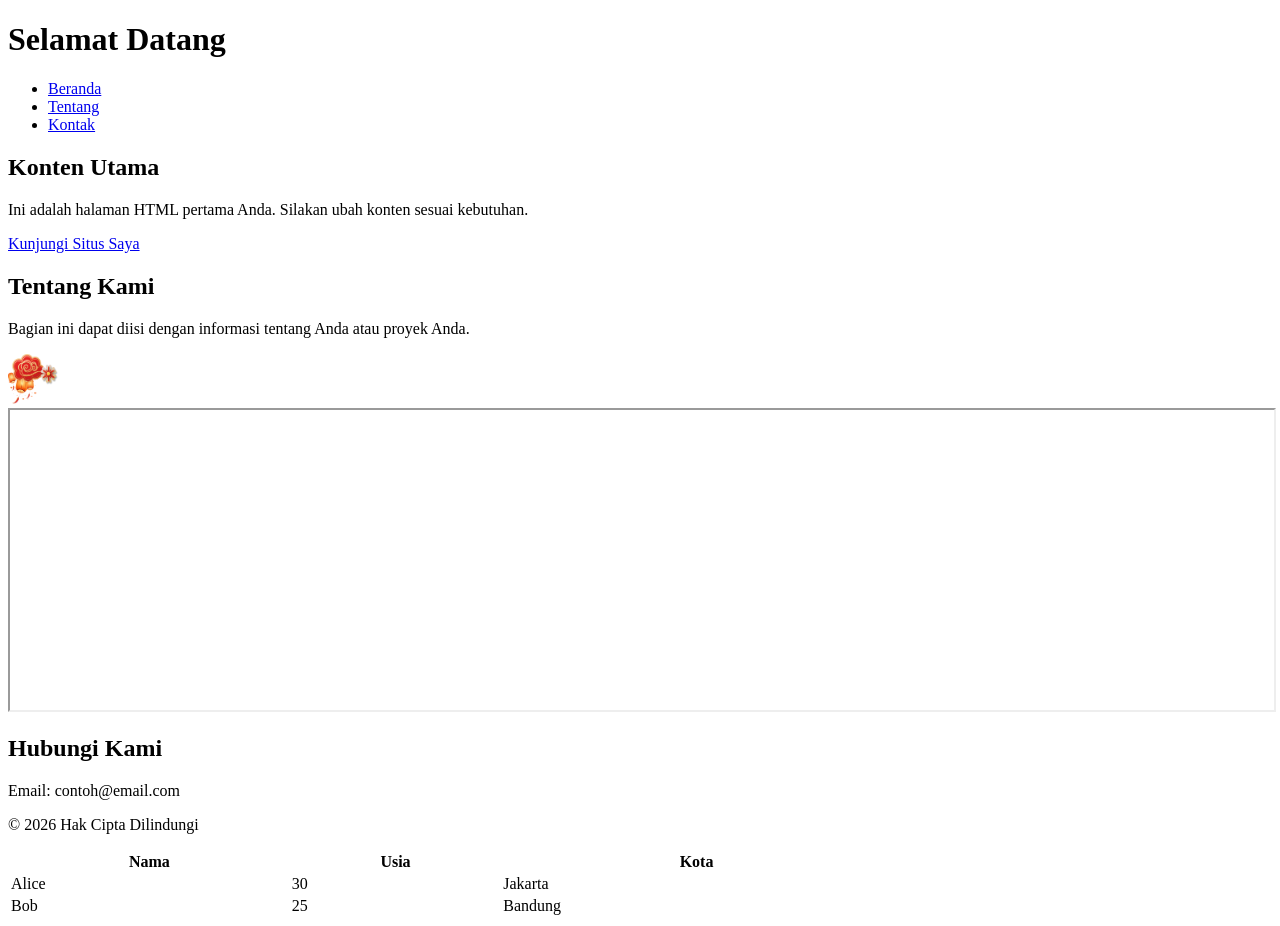
==== index.html @ 81dd3775 "first commit2" ====
<!DOCTYPE html>
<html lang="id">
<head>
    <meta charset="UTF-8">
    <meta name="viewport" content="width=device-width, initial-scale=1.0">
    <meta name="description" content="Deskripsi halaman HTML">
    <title>Halaman Pertama Saya</title>
    <style>
        /* CSS styles akan ditulis di sini */
    </style>
</head>
<body>
    <header>
        <h1>Selamat Datang</h1>
        <nav>
            <ul>
                <li><a href="#home">Beranda</a></li>
                <li><a href="about.html">Tentang</a></li>
                <li><a href="#contact">Kontak</a></li>
            </ul>
        </nav>
    </header>

    <main>
        <section id="home">
            <h2>Konten Utama</h2>
            <p>Ini adalah halaman HTML pertama Anda. Silakan ubah konten sesuai kebutuhan.</p>
            <a href="https://www.tepbadrol.com" target="_blank">Kunjungi Situs Saya</a>
        </section>

        <section id="about">
            <h2>Tentang Kami</h2>
            <p>Bagian ini dapat diisi dengan informasi tentang Anda atau proyek Anda.</p>
            <img src="asset/Happy.png" style="width:50px; height:50px;" alt="Gambar Happy">
            <br>
            <table style="width: 70%;">
                <tr>
                    <th >Nama</th>
                    <th>Usia</th>
                    <th>Kota</th>
                </tr>
                <tr>
                    <td>Alice</td>
                    <td>30</td>
                    <td>Jakarta</td>
                </tr>
                <tr>
                    <td>Bob</td>
                    <td>25</td>
                    <td>Bandung</td>
                </tr>
        </section>

        <iframe src="https://www.tepbadrol.com" width="100%" height="300px" title="Iframe Example"></iframe>

        <section id="contact">
            <h2>Hubungi Kami</h2>
            <p>Email: contoh@email.com</p>
        </section>
    </main>

    <footer>
        <p>&copy; 2026 Hak Cipta Dilindungi</p>
    </footer>

    <script>
        // JavaScript code akan ditulis di sini
    </script>
</body>
</html>
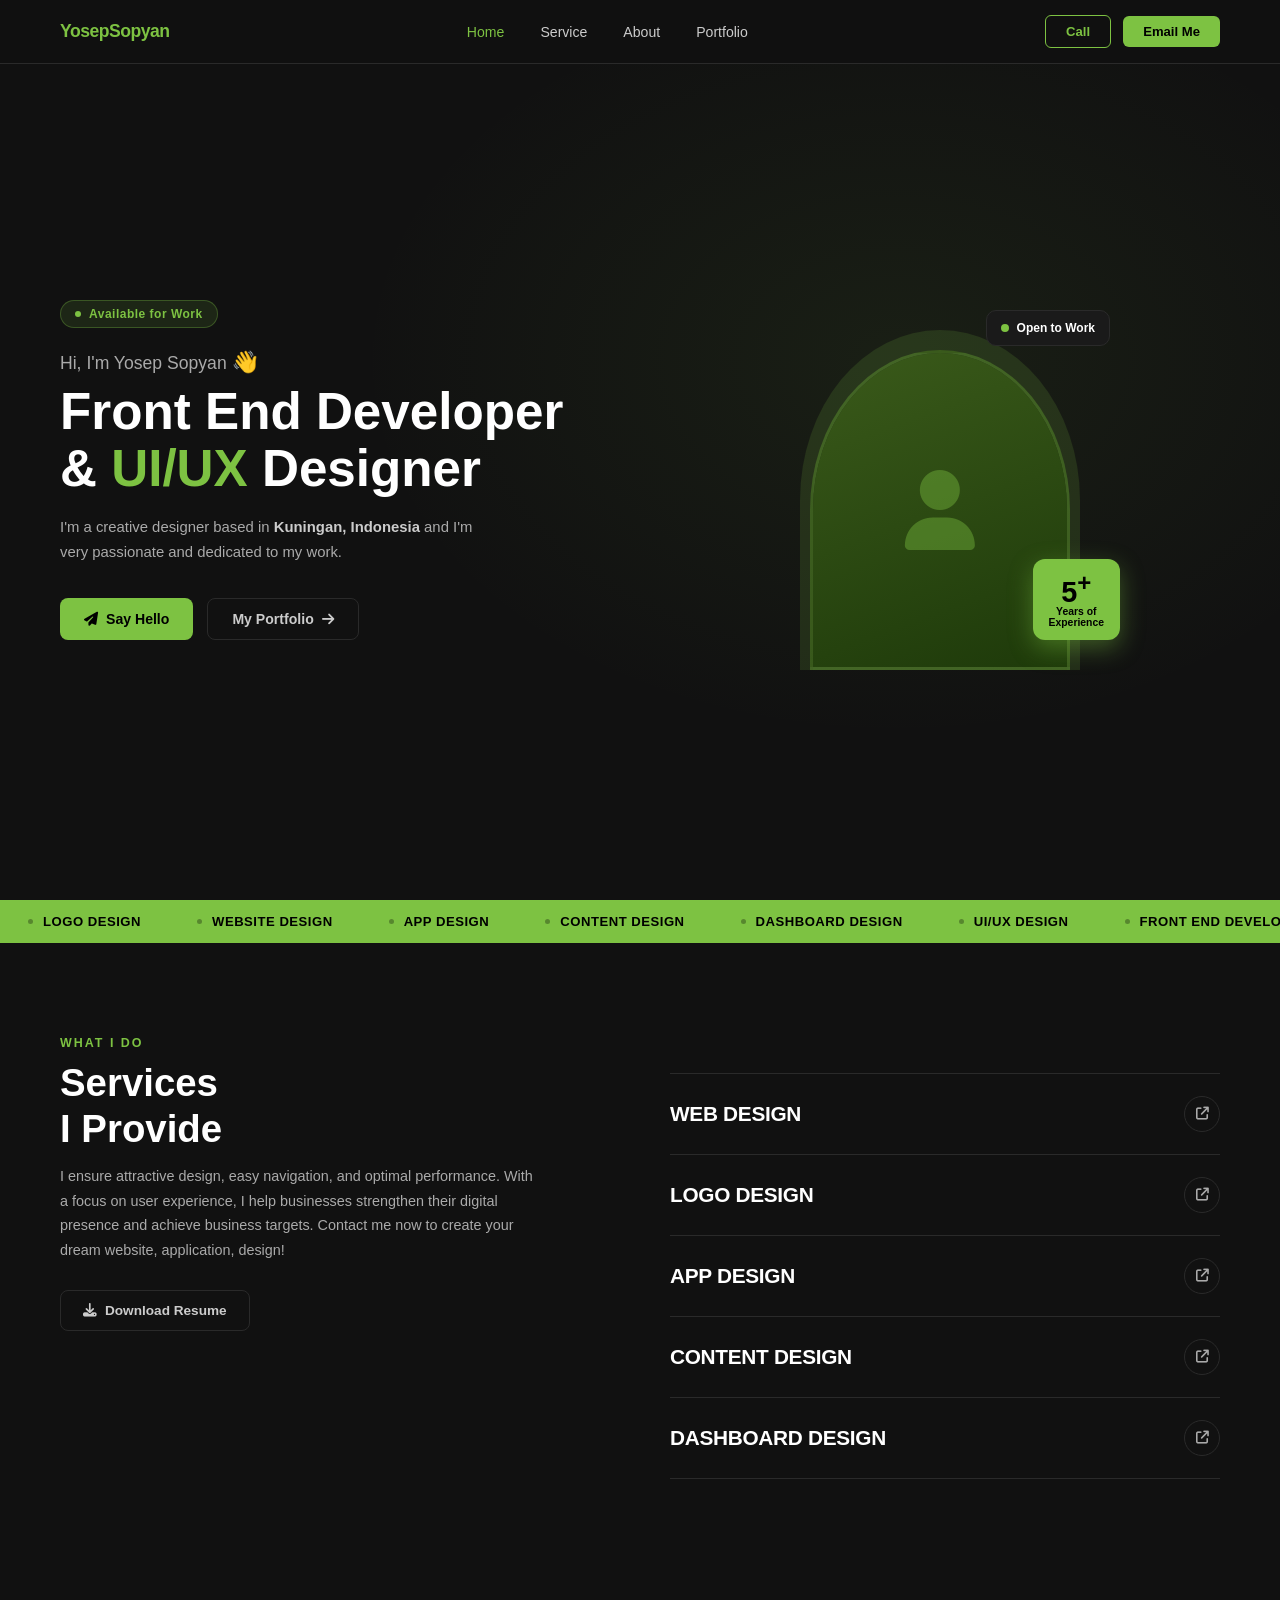
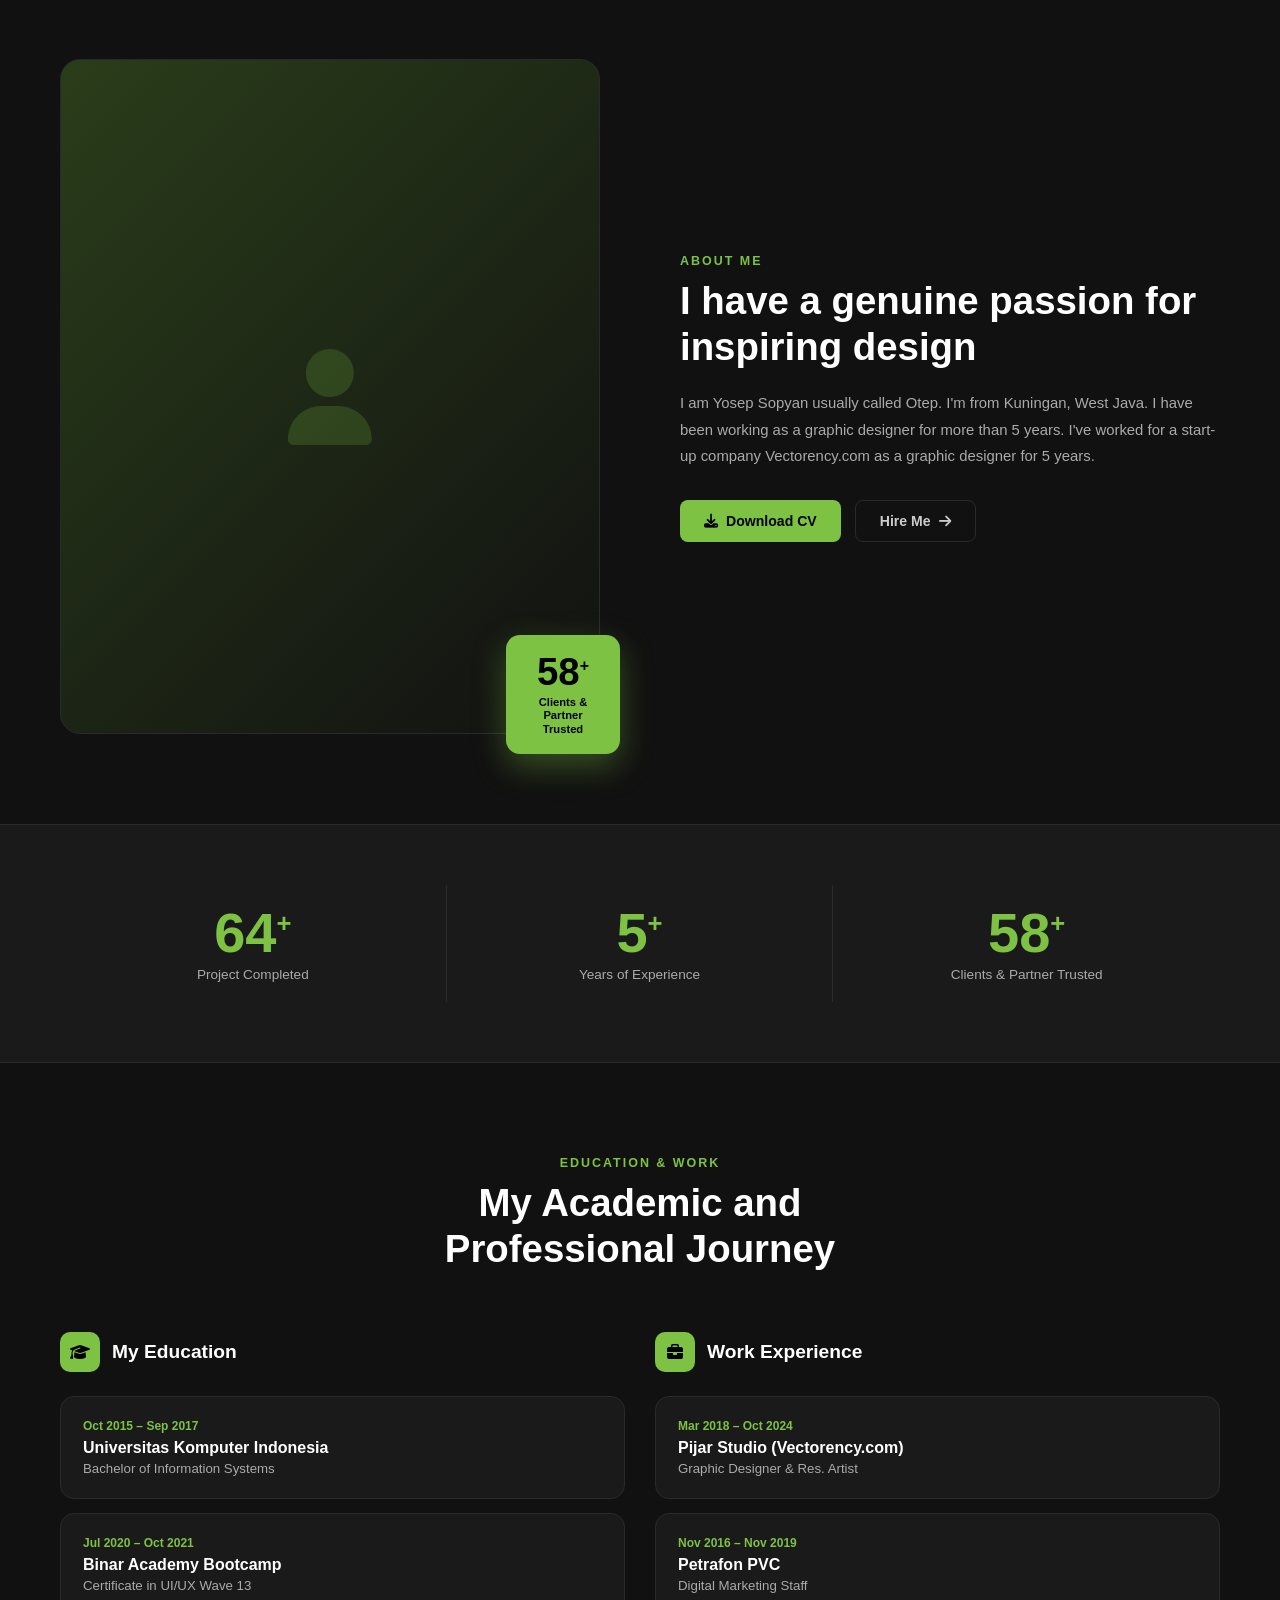
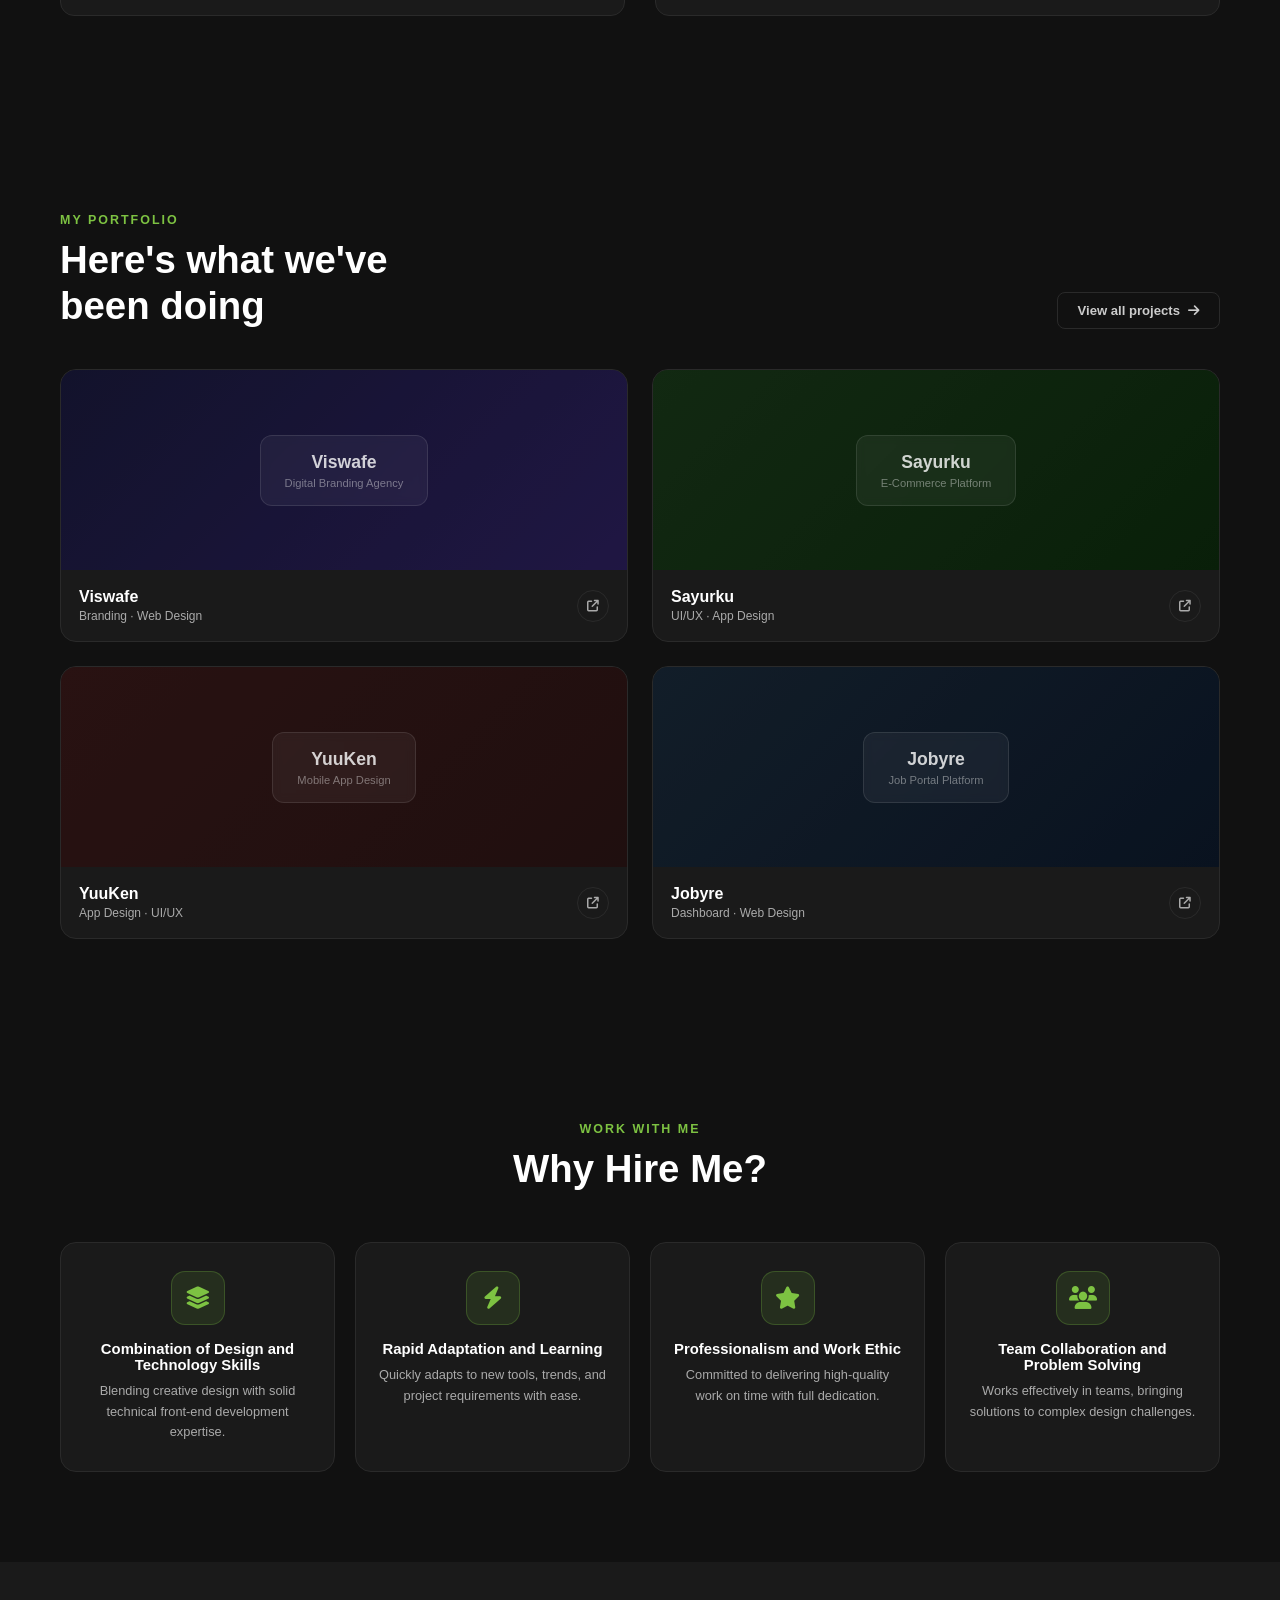
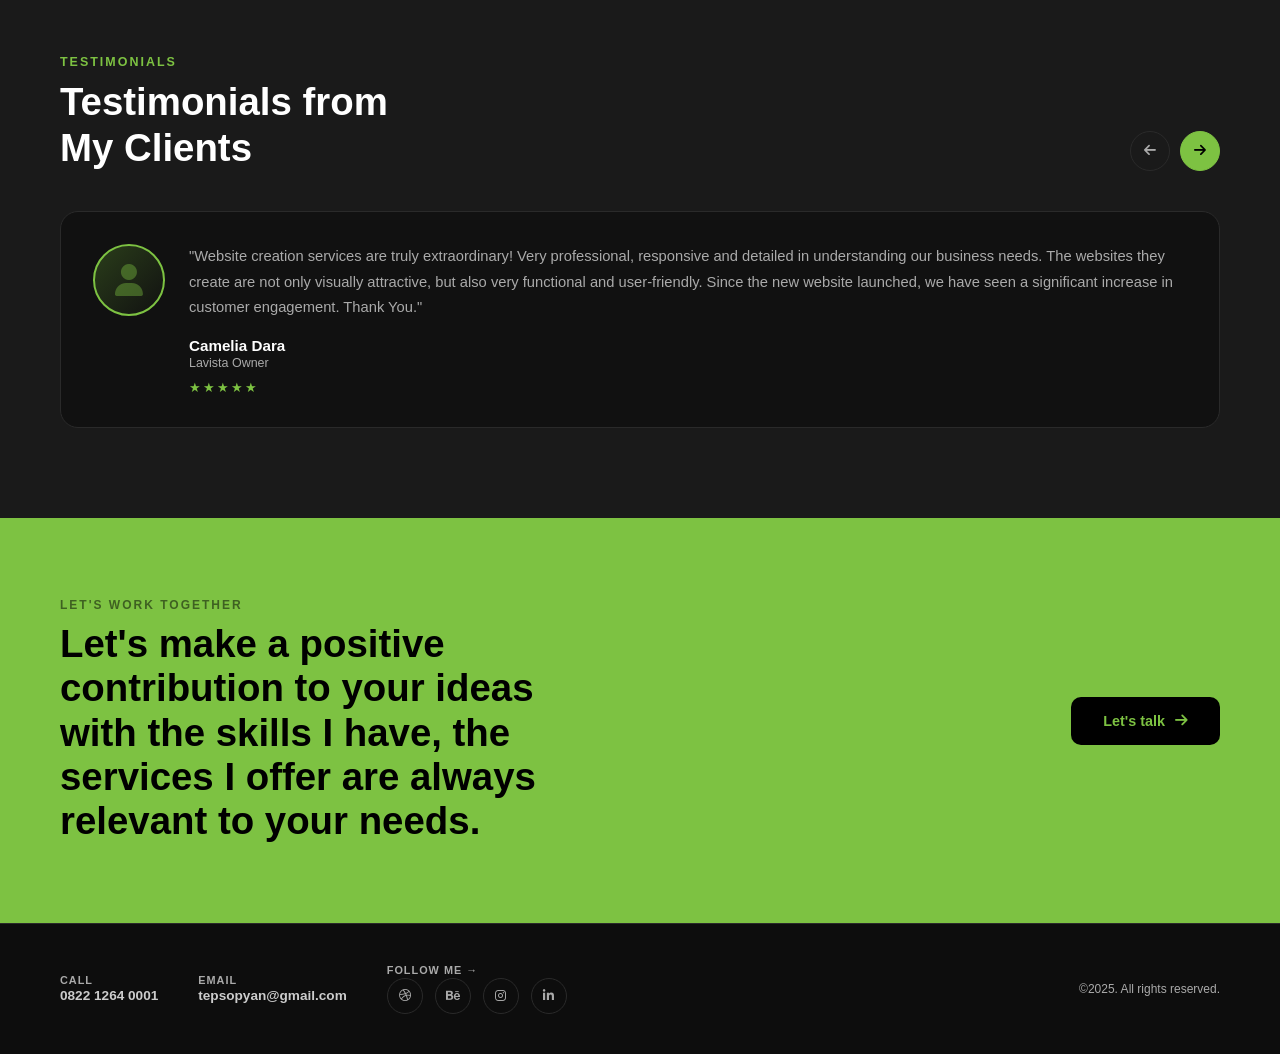
==== commit ad33ad75: "YosepSopyan" ====
--- a/index.html
+++ b/index.html
@@ -1,73 +1,423 @@
-
 <!DOCTYPE html>
-<html lang="id">
+<html lang="en">
 <head>
-    <meta charset="UTF-8">
-    <meta name="viewport" content="width=device-width, initial-scale=1.0">
-    <meta name="description" content="Deskripsi halaman HTML">
-    <title>Halaman Pertama Saya</title>
-    <style>
-        /* CSS styles akan ditulis di sini */
-    </style>
+<meta charset="UTF-8">
+<meta name="viewport" content="width=device-width, initial-scale=1.0">
+<title>Yosep Sopyan – Front End Developer & UI/UX Designer</title>
+<link href="https://fonts.googleapis.com/css2?family=Plus+Jakarta+Sans:ital,wght@0,300;0,400;0,500;0,600;0,700;0,800;1,400&family=Space+Grotesk:wght@400;500;600;700&display=swap" rel="stylesheet">
+<link rel="stylesheet" href="https://cdnjs.cloudflare.com/ajax/libs/font-awesome/6.5.0/css/all.min.css">
+<link rel="stylesheet" href="./style/index.css">
 </head>
 <body>
-    <header>
-        <h1>Selamat Datang</h1>
-        <nav>
-            <ul>
-                <li><a href="#home">Beranda</a></li>
-                <li><a href="about.html">Tentang</a></li>
-                <li><a href="#contact">Kontak</a></li>
-            </ul>
-        </nav>
-    </header>
-
-    <main>
-        <section id="home">
-            <h2>Konten Utama</h2>
-            <p>Ini adalah halaman HTML pertama Anda. Silakan ubah konten sesuai kebutuhan.</p>
-            <a href="https://www.tepbadrol.com" target="_blank">Kunjungi Situs Saya</a>
-        </section>
-
-        <section id="about">
-            <h2>Tentang Kami</h2>
-            <p>Bagian ini dapat diisi dengan informasi tentang Anda atau proyek Anda.</p>
-            <img src="asset/Happy.png" style="width:50px; height:50px;" alt="Gambar Happy">
-            <br>
-            <table style="width: 70%;">
-                <tr>
-                    <th >Nama</th>
-                    <th>Usia</th>
-                    <th>Kota</th>
-                </tr>
-                <tr>
-                    <td>Alice</td>
-                    <td>30</td>
-                    <td>Jakarta</td>
-                </tr>
-                <tr>
-                    <td>Bob</td>
-                    <td>25</td>
-                    <td>Bandung</td>
-                </tr>
-        </section>
-
-        <iframe src="https://www.tepbadrol.com" width="100%" height="300px" title="Iframe Example"></iframe>
-
-        <section id="contact">
-            <h2>Hubungi Kami</h2>
-            <p>Email: contoh@email.com</p>
-        </section>
-    </main>
-
-    <footer>
-        <p>&copy; 2026 Hak Cipta Dilindungi</p>
-    </footer>
-
-    <script>
-        // JavaScript code akan ditulis di sini
-    </script>
+
+<!-- ─── NAVBAR ─── -->
+<nav>
+  <div class="nav-logo">YosepSopyan</div>
+  <ul class="nav-links">
+    <li><a href="#hero">Home</a></li>
+    <li><a href="#services">Service</a></li>
+    <li><a href="#about">About</a></li>
+    <li><a href="#portfolio">Portfolio</a></li>
+  </ul>
+  <div class="nav-actions">
+    <button class="btn-outline" onclick="document.getElementById('cta-section').scrollIntoView({behavior:'smooth'})">Call</button>
+    <button class="btn-solid" onclick="document.getElementById('cta-section').scrollIntoView({behavior:'smooth'})">Email Me</button>
+  </div>
+</nav>
+
+<!-- ─── HERO ─── -->
+<section id="hero">
+  <div class="hero-left fade-up">
+    <div class="hero-badge">Available for Work</div>
+    <p class="hero-greeting">Hi, I'm Yosep Sopyan <span>👋</span></p>
+    <h1 class="hero-title">Front End Developer<br>& <span>UI/UX</span> Designer</h1>
+    <p class="hero-desc">
+      I'm a creative designer based in <b>Kuningan, Indonesia</b> and I'm very passionate and dedicated to my work.
+    </p>
+    <div class="hero-cta">
+      <a href="#cta-section" class="btn-hero-primary"><i class="fas fa-paper-plane"></i> Say Hello</a>
+      <a href="#portfolio" class="btn-hero-secondary">My Portfolio <i class="fas fa-arrow-right"></i></a>
+    </div>
+  </div>
+  <div class="hero-right fade-up fade-up-d2">
+    <div class="hero-photo-wrap">
+      <div class="hero-photo-bg"></div>
+      <div class="hero-photo-circle">
+        <div class="hero-photo-placeholder">
+          <i class="fas fa-user"></i>
+        </div>
+      </div>
+      <div class="hero-badge-exp">
+        <div class="num">5<sup>+</sup></div>
+        <div class="lbl">Years of<br>Experience</div>
+      </div>
+      <div class="hero-badge-avail">
+        <div class="dot-avail"></div>
+        <span>Open to Work</span>
+      </div>
+    </div>
+  </div>
+</section>
+
+<!-- ─── MARQUEE TICKER ─── -->
+<div class="ticker-wrap">
+  <div class="ticker-track">
+    <!-- double for seamless loop -->
+    <span class="ticker-item"><span class="ticker-dot"></span> Logo Design</span>
+    <span class="ticker-item"><span class="ticker-dot"></span> Website Design</span>
+    <span class="ticker-item"><span class="ticker-dot"></span> App Design</span>
+    <span class="ticker-item"><span class="ticker-dot"></span> Content Design</span>
+    <span class="ticker-item"><span class="ticker-dot"></span> Dashboard Design</span>
+    <span class="ticker-item"><span class="ticker-dot"></span> UI/UX Design</span>
+    <span class="ticker-item"><span class="ticker-dot"></span> Front End Development</span>
+    <span class="ticker-item"><span class="ticker-dot"></span> Logo Design</span>
+    <span class="ticker-item"><span class="ticker-dot"></span> Website Design</span>
+    <span class="ticker-item"><span class="ticker-dot"></span> App Design</span>
+    <span class="ticker-item"><span class="ticker-dot"></span> Content Design</span>
+    <span class="ticker-item"><span class="ticker-dot"></span> Dashboard Design</span>
+    <span class="ticker-item"><span class="ticker-dot"></span> UI/UX Design</span>
+    <span class="ticker-item"><span class="ticker-dot"></span> Front End Development</span>
+  </div>
+</div>
+
+<!-- ─── SERVICES ─── -->
+<section id="services">
+  <div class="services-left fade-up">
+    <span class="section-label">What I Do</span>
+    <h2 class="section-title">Services<br>I Provide</h2>
+    <p class="section-desc">I ensure attractive design, easy navigation, and optimal performance. With a focus on user experience, I help businesses strengthen their digital presence and achieve business targets. Contact me now to create your dream website, application, design!</p>
+    <div style="margin-top:28px">
+      <a href="#" class="btn-hero-secondary" style="display:inline-flex;align-items:center;gap:8px;padding:12px 22px;border-radius:8px;border:1.5px solid var(--border);font-weight:600;font-size:0.85rem;color:var(--text-light);transition:all .2s;" onmouseover="this.style.borderColor='var(--green)';this.style.color='var(--green)'" onmouseout="this.style.borderColor='var(--border)';this.style.color='var(--text-light)'">
+        <i class="fas fa-download"></i> Download Resume
+      </a>
+    </div>
+  </div>
+  <div class="services-list fade-up fade-up-d2">
+    <div class="service-item">
+      <span class="service-name">WEB DESIGN</span>
+      <div class="service-arrow"><i class="fas fa-arrow-up-right-from-square"></i></div>
+    </div>
+    <div class="service-item">
+      <span class="service-name">LOGO DESIGN</span>
+      <div class="service-arrow"><i class="fas fa-arrow-up-right-from-square"></i></div>
+    </div>
+    <div class="service-item">
+      <span class="service-name">APP DESIGN</span>
+      <div class="service-arrow"><i class="fas fa-arrow-up-right-from-square"></i></div>
+    </div>
+    <div class="service-item">
+      <span class="service-name">CONTENT DESIGN</span>
+      <div class="service-arrow"><i class="fas fa-arrow-up-right-from-square"></i></div>
+    </div>
+    <div class="service-item">
+      <span class="service-name">DASHBOARD DESIGN</span>
+      <div class="service-arrow"><i class="fas fa-arrow-up-right-from-square"></i></div>
+    </div>
+  </div>
+</section>
+
+<!-- ─── ABOUT ─── -->
+<section id="about">
+  <div class="about-img-wrap fade-up">
+    <div class="about-img-main">
+      <i class="fas fa-user"></i>
+    </div>
+    <div class="about-img-card">
+      <div class="big">58<sup style="font-size:1rem">+</sup></div>
+      <div class="sm">Clients &amp; Partner Trusted</div>
+    </div>
+  </div>
+  <div class="about-right fade-up fade-up-d2">
+    <span class="section-label">About Me</span>
+    <h2 class="section-title">I have a genuine passion for inspiring design</h2>
+    <p class="about-text">I am Yosep Sopyan usually called Otep. I'm from Kuningan, West Java. I have been working as a graphic designer for more than 5 years. I've worked for a start-up company Vectorency.com as a graphic designer for 5 years.</p>
+    <div class="about-cta">
+      <a href="#" class="btn-hero-primary"><i class="fas fa-download"></i> Download CV</a>
+      <a href="#cta-section" class="btn-hero-secondary">Hire Me <i class="fas fa-arrow-right"></i></a>
+    </div>
+  </div>
+</section>
+
+<!-- ─── STATS ─── -->
+<div id="stats">
+  <div class="stat-item fade-up">
+    <div class="stat-num">64<sup>+</sup></div>
+    <div class="stat-label">Project Completed</div>
+  </div>
+  <div class="stat-item fade-up fade-up-d2">
+    <div class="stat-num">5<sup>+</sup></div>
+    <div class="stat-label">Years of Experience</div>
+  </div>
+  <div class="stat-item fade-up fade-up-d3">
+    <div class="stat-num">58<sup>+</sup></div>
+    <div class="stat-label">Clients & Partner Trusted</div>
+  </div>
+</div>
+
+<!-- ─── EDUCATION & WORK ─── -->
+<section id="journey">
+  <div class="journey-header fade-up">
+    <span class="section-label">Education &amp; Work</span>
+    <h2 class="section-title">My Academic and<br>Professional Journey</h2>
+  </div>
+  <div class="journey-grid">
+    <div class="journey-col fade-up fade-up-d1">
+      <div class="journey-col-title">
+        <div class="journey-col-icon"><i class="fas fa-graduation-cap"></i></div>
+        <h3>My Education</h3>
+      </div>
+      <div class="journey-card">
+        <div class="journey-date">Oct 2015 – Sep 2017</div>
+        <div class="journey-place">Universitas Komputer Indonesia</div>
+        <div class="journey-role">Bachelor of Information Systems</div>
+      </div>
+      <div class="journey-card">
+        <div class="journey-date">Jul 2020 – Oct 2021</div>
+        <div class="journey-place">Binar Academy Bootcamp</div>
+        <div class="journey-role">Certificate in UI/UX Wave 13</div>
+      </div>
+    </div>
+    <div class="journey-col fade-up fade-up-d2">
+      <div class="journey-col-title">
+        <div class="journey-col-icon"><i class="fas fa-briefcase"></i></div>
+        <h3>Work Experience</h3>
+      </div>
+      <div class="journey-card">
+        <div class="journey-date">Mar 2018 – Oct 2024</div>
+        <div class="journey-place">Pijar Studio (Vectorency.com)</div>
+        <div class="journey-role">Graphic Designer &amp; Res. Artist</div>
+      </div>
+      <div class="journey-card">
+        <div class="journey-date">Nov 2016 – Nov 2019</div>
+        <div class="journey-place">Petrafon PVC</div>
+        <div class="journey-role">Digital Marketing Staff</div>
+      </div>
+    </div>
+  </div>
+</section>
+
+<!-- ─── PORTFOLIO ─── -->
+<section id="portfolio">
+  <div class="portfolio-header fade-up">
+    <div>
+      <span class="section-label">My Portfolio</span>
+      <h2 class="section-title">Here's what we've<br>been doing</h2>
+    </div>
+    <a href="#" class="btn-view-all">View all projects <i class="fas fa-arrow-right"></i></a>
+  </div>
+  <div class="portfolio-grid">
+    <div class="portfolio-card fade-up fade-up-d1">
+      <div class="portfolio-thumb p1">
+        <div class="portfolio-thumb-label">
+          <div class="portfolio-thumb-inner">
+            <div class="ptitle">Viswafe</div>
+            <div class="psub">Digital Branding Agency</div>
+          </div>
+        </div>
+      </div>
+      <div class="portfolio-info">
+        <div class="portfolio-info-left">
+          <div class="portfolio-name">Viswafe</div>
+          <div class="portfolio-cat">Branding · Web Design</div>
+        </div>
+        <div class="portfolio-arrow"><i class="fas fa-arrow-up-right-from-square"></i></div>
+      </div>
+    </div>
+    <div class="portfolio-card fade-up fade-up-d2">
+      <div class="portfolio-thumb p2">
+        <div class="portfolio-thumb-label">
+          <div class="portfolio-thumb-inner">
+            <div class="ptitle">Sayurku</div>
+            <div class="psub">E-Commerce Platform</div>
+          </div>
+        </div>
+      </div>
+      <div class="portfolio-info">
+        <div class="portfolio-info-left">
+          <div class="portfolio-name">Sayurku</div>
+          <div class="portfolio-cat">UI/UX · App Design</div>
+        </div>
+        <div class="portfolio-arrow"><i class="fas fa-arrow-up-right-from-square"></i></div>
+      </div>
+    </div>
+    <div class="portfolio-card fade-up fade-up-d3">
+      <div class="portfolio-thumb p3">
+        <div class="portfolio-thumb-label">
+          <div class="portfolio-thumb-inner">
+            <div class="ptitle">YuuKen</div>
+            <div class="psub">Mobile App Design</div>
+          </div>
+        </div>
+      </div>
+      <div class="portfolio-info">
+        <div class="portfolio-info-left">
+          <div class="portfolio-name">YuuKen</div>
+          <div class="portfolio-cat">App Design · UI/UX</div>
+        </div>
+        <div class="portfolio-arrow"><i class="fas fa-arrow-up-right-from-square"></i></div>
+      </div>
+    </div>
+    <div class="portfolio-card fade-up fade-up-d4">
+      <div class="portfolio-thumb p4">
+        <div class="portfolio-thumb-label">
+          <div class="portfolio-thumb-inner">
+            <div class="ptitle">Jobyre</div>
+            <div class="psub">Job Portal Platform</div>
+          </div>
+        </div>
+      </div>
+      <div class="portfolio-info">
+        <div class="portfolio-info-left">
+          <div class="portfolio-name">Jobyre</div>
+          <div class="portfolio-cat">Dashboard · Web Design</div>
+        </div>
+        <div class="portfolio-arrow"><i class="fas fa-arrow-up-right-from-square"></i></div>
+      </div>
+    </div>
+  </div>
+</section>
+
+<!-- ─── WHY HIRE ME ─── -->
+<section id="why">
+  <div class="why-header fade-up">
+    <span class="section-label">Work With Me</span>
+    <h2 class="section-title">Why Hire Me?</h2>
+  </div>
+  <div class="why-grid">
+    <div class="why-card fade-up fade-up-d1">
+      <div class="why-icon"><i class="fas fa-layer-group"></i></div>
+      <div class="why-title">Combination of Design and Technology Skills</div>
+      <div class="why-desc">Blending creative design with solid technical front-end development expertise.</div>
+    </div>
+    <div class="why-card fade-up fade-up-d2">
+      <div class="why-icon"><i class="fas fa-bolt"></i></div>
+      <div class="why-title">Rapid Adaptation and Learning</div>
+      <div class="why-desc">Quickly adapts to new tools, trends, and project requirements with ease.</div>
+    </div>
+    <div class="why-card fade-up fade-up-d3">
+      <div class="why-icon"><i class="fas fa-star"></i></div>
+      <div class="why-title">Professionalism and Work Ethic</div>
+      <div class="why-desc">Committed to delivering high-quality work on time with full dedication.</div>
+    </div>
+    <div class="why-card fade-up fade-up-d4">
+      <div class="why-icon"><i class="fas fa-users"></i></div>
+      <div class="why-title">Team Collaboration and Problem Solving</div>
+      <div class="why-desc">Works effectively in teams, bringing solutions to complex design challenges.</div>
+    </div>
+  </div>
+</section>
+
+<!-- ─── TESTIMONIALS ─── -->
+<section id="testimonials">
+  <div class="testi-header fade-up">
+    <div>
+      <span class="section-label">Testimonials</span>
+      <h2 class="section-title">Testimonials from<br>My Clients</h2>
+    </div>
+    <div class="testi-nav">
+      <button class="testi-btn" onclick="prevTesti()"><i class="fas fa-arrow-left"></i></button>
+      <button class="testi-btn active" onclick="nextTesti()"><i class="fas fa-arrow-right"></i></button>
+    </div>
+  </div>
+  <div id="testi-container" class="testi-card fade-up fade-up-d2">
+    <div class="testi-avatar"><i class="fas fa-user"></i></div>
+    <div>
+      <p class="testi-quote" id="testi-quote">"Website creation services are truly extraordinary! Very professional, responsive and detailed in understanding our business needs. The websites they create are not only visually attractive, but also very functional and user-friendly. Since the new website launched, we have seen a significant increase in customer engagement. Thank You."</p>
+      <div class="testi-name" id="testi-name">Camelia Dara</div>
+      <div class="testi-role" id="testi-role">Lavista Owner</div>
+      <div class="testi-stars">★★★★★</div>
+    </div>
+  </div>
+</section>
+
+<!-- ─── CTA SECTION ─── -->
+<div id="cta-section" class="fade-up">
+  <div class="cta-left">
+    <div class="cta-label">Let's Work Together</div>
+    <h2 class="cta-title">Let's make a positive contribution to your ideas with the skills I have, the services I offer are always relevant to your needs.</h2>
+  </div>
+  <a href="mailto:tepsopyan@gmail.com" class="btn-cta">Let's talk <i class="fas fa-arrow-right"></i></a>
+</div>
+
+<!-- ─── FOOTER ─── -->
+<footer>
+  <div class="footer-contacts">
+    <div class="footer-contact-item">
+      <span class="footer-contact-label">Call</span>
+      <span class="footer-contact-val">0822 1264 0001</span>
+    </div>
+    <div class="footer-contact-item">
+      <span class="footer-contact-label">Email</span>
+      <span class="footer-contact-val">tepsopyan@gmail.com</span>
+    </div>
+    <div class="footer-contact-item">
+      <span class="footer-contact-label">Follow me →</span>
+      <div class="footer-social">
+        <div class="social-btn"><i class="fab fa-dribbble"></i></div>
+        <div class="social-btn"><i class="fab fa-behance"></i></div>
+        <div class="social-btn"><i class="fab fa-instagram"></i></div>
+        <div class="social-btn"><i class="fab fa-linkedin-in"></i></div>
+      </div>
+    </div>
+  </div>
+  <div class="footer-copy">©2025. All rights reserved.</div>
+</footer>
+
+<script>
+  // ─── Scroll animations
+  const obs = new IntersectionObserver((entries) => {
+    entries.forEach(e => { if (e.isIntersecting) { e.target.classList.add('visible'); } });
+  }, { threshold: 0.1 });
+  document.querySelectorAll('.fade-up').forEach(el => obs.observe(el));
+
+  // ─── Testimonials
+  const testis = [
+    {
+      quote: '"Website creation services are truly extraordinary! Very professional, responsive and detailed in understanding our business needs. The websites they create are not only visually attractive, but also very functional and user-friendly. Since the new website launched, we have seen a significant increase in customer engagement. Thank You."',
+      name: 'Camelia Dara',
+      role: 'Lavista Owner'
+    },
+    {
+      quote: '"Working with Yosep was an incredible experience. He understood our brand vision immediately and translated it into a beautiful, functional design that exceeded all expectations. Highly recommended!"',
+      name: 'Budi Santoso',
+      role: 'Startup Founder'
+    },
+    {
+      quote: '"Yosep delivered our app design in record time without compromising quality. His attention to detail and understanding of user experience is outstanding. Will definitely work with him again!"',
+      name: 'Rini Anggraini',
+      role: 'Product Manager'
+    }
+  ];
+  let cur = 0;
+  function updateTesti() {
+    const t = testis[cur];
+    const c = document.getElementById('testi-container');
+    c.style.opacity = '0'; c.style.transform = 'translateY(10px)';
+    setTimeout(() => {
+      document.getElementById('testi-quote').textContent = t.quote;
+      document.getElementById('testi-name').textContent = t.name;
+      document.getElementById('testi-role').textContent = t.role;
+      c.style.opacity = '1'; c.style.transform = 'translateY(0)';
+      c.style.transition = 'all .4s ease';
+    }, 200);
+  }
+  function nextTesti() { cur = (cur + 1) % testis.length; updateTesti(); }
+  function prevTesti() { cur = (cur - 1 + testis.length) % testis.length; updateTesti(); }
+
+  // ─── Navbar active link on scroll
+  const sections = document.querySelectorAll('section[id], div[id]');
+  const navLinks = document.querySelectorAll('.nav-links a');
+  window.addEventListener('scroll', () => {
+    let scrollY = window.pageYOffset;
+    sections.forEach(sec => {
+      const top = sec.offsetTop - 80, h = sec.offsetHeight;
+      if (scrollY >= top && scrollY < top + h) {
+        navLinks.forEach(a => a.style.color = '');
+        const lnk = document.querySelector(`.nav-links a[href="#${sec.id}"]`);
+        if (lnk) lnk.style.color = 'var(--green)';
+      }
+    });
+  });
+</script>
 </body>
-</html>
-
-
+</html>
--- a/style/index.css
+++ b/style/index.css
@@ -0,0 +1,451 @@
+  *, *::before, *::after { box-sizing: border-box; margin: 0; padding: 0; }
+
+  :root {
+    --green: #7DC242;
+    --green-dark: #5a9e2c;
+    --green-light: #a8d97f;
+    --bg-dark: #111111;
+    --bg-card: #1a1a1a;
+    --bg-card2: #202020;
+    --text-white: #ffffff;
+    --text-gray: #aaaaaa;
+    --text-light: #cccccc;
+    --border: #2a2a2a;
+  }
+
+  html { scroll-behavior: smooth; }
+
+  body {
+    font-family: 'Plus Jakarta Sans', sans-serif;
+    background: var(--bg-dark);
+    color: var(--text-white);
+    overflow-x: hidden;
+  }
+
+  a { text-decoration: none; color: inherit; }
+  img { max-width: 100%; display: block; }
+
+  /* ─── NAVBAR ─── */
+  nav {
+    position: fixed; top: 0; left: 0; right: 0; z-index: 1000;
+    display: flex; align-items: center; justify-content: space-between;
+    padding: 0 60px; height: 64px;
+    background: rgba(17,17,17,0.92);
+    backdrop-filter: blur(12px);
+    border-bottom: 1px solid var(--border);
+  }
+  .nav-logo { font-weight: 800; font-size: 1.1rem; color: var(--green); letter-spacing: -0.5px; }
+  .nav-links { display: flex; gap: 36px; list-style: none; }
+  .nav-links a { font-size: 0.88rem; font-weight: 500; color: var(--text-light); transition: color .2s; }
+  .nav-links a:hover { color: var(--green); }
+  .nav-actions { display: flex; gap: 12px; align-items: center; }
+  .btn-outline {
+    border: 1.5px solid var(--green); color: var(--green);
+    padding: 8px 20px; border-radius: 6px; font-size: 0.82rem; font-weight: 600;
+    cursor: pointer; transition: all .2s;
+    background: transparent;
+  }
+  .btn-outline:hover { background: var(--green); color: #000; }
+  .btn-solid {
+    background: var(--green); color: #000;
+    padding: 8px 20px; border-radius: 6px; font-size: 0.82rem; font-weight: 700;
+    cursor: pointer; border: none; transition: all .2s;
+  }
+  .btn-solid:hover { background: var(--green-dark); color: #fff; }
+
+  /* ─── HERO ─── */
+  #hero {
+    min-height: 100vh;
+    padding: 100px 60px 60px;
+    display: grid;
+    grid-template-columns: 1fr 1fr;
+    align-items: center;
+    gap: 40px;
+    position: relative;
+    overflow: hidden;
+  }
+  #hero::before {
+    content: '';
+    position: absolute; inset: 0;
+    background: radial-gradient(ellipse 60% 60% at 70% 40%, rgba(125,194,66,0.08) 0%, transparent 70%);
+    pointer-events: none;
+  }
+  .hero-left { z-index: 1; }
+  .hero-badge {
+    display: inline-flex; align-items: center; gap: 8px;
+    background: rgba(125,194,66,0.12); border: 1px solid rgba(125,194,66,0.3);
+    color: var(--green); padding: 6px 14px; border-radius: 100px;
+    font-size: 0.75rem; font-weight: 600; letter-spacing: 0.5px;
+    margin-bottom: 22px;
+  }
+  .hero-badge::before { content: ''; width: 6px; height: 6px; border-radius: 50%; background: var(--green); animation: pulse 2s infinite; }
+  @keyframes pulse { 0%,100%{opacity:1;transform:scale(1)} 50%{opacity:.5;transform:scale(1.4)} }
+  .hero-greeting { font-size: 1.1rem; color: var(--text-gray); margin-bottom: 10px; }
+  .hero-greeting span { font-size: 1.3rem; }
+  .hero-title { font-size: clamp(2.4rem, 4vw, 3.4rem); font-weight: 800; line-height: 1.1; margin-bottom: 18px; }
+  .hero-title span { color: var(--green); }
+  .hero-desc { font-size: 0.93rem; color: var(--text-gray); line-height: 1.7; max-width: 420px; margin-bottom: 32px; }
+  .hero-desc b { color: var(--text-light); }
+  .hero-cta { display: flex; gap: 14px; flex-wrap: wrap; }
+  .btn-hero-primary {
+    display: inline-flex; align-items: center; gap: 8px;
+    background: var(--green); color: #000; font-weight: 700; font-size: 0.88rem;
+    padding: 12px 24px; border-radius: 8px; transition: all .2s;
+  }
+  .btn-hero-primary:hover { background: var(--green-dark); color: #fff; transform: translateY(-2px); }
+  .btn-hero-secondary {
+    display: inline-flex; align-items: center; gap: 8px;
+    border: 1.5px solid var(--border); color: var(--text-light); font-weight: 600; font-size: 0.88rem;
+    padding: 12px 24px; border-radius: 8px; transition: all .2s;
+  }
+  .btn-hero-secondary:hover { border-color: var(--green); color: var(--green); transform: translateY(-2px); }
+
+  .hero-right { position: relative; z-index: 1; display: flex; justify-content: center; }
+  .hero-photo-wrap {
+    position: relative; width: 340px; height: 400px;
+    display: flex; align-items: flex-end; justify-content: center;
+  }
+  .hero-photo-bg {
+    position: absolute; bottom: 0; left: 50%; transform: translateX(-50%);
+    width: 280px; height: 340px;
+    background: var(--green);
+    border-radius: 50% 50% 0 0;
+    opacity: 0.15;
+  }
+  .hero-photo-circle {
+    position: absolute; bottom: 0; left: 50%; transform: translateX(-50%);
+    width: 260px; height: 320px;
+    background: linear-gradient(160deg, #2a3d1a 0%, #1a2a0a 100%);
+    border-radius: 50% 50% 0 0;
+    overflow: hidden;
+    border: 3px solid rgba(125,194,66,0.3);
+  }
+  .hero-photo-placeholder {
+    width: 100%; height: 100%;
+    background: linear-gradient(160deg, #3a5a1a 0%, #1e3a0a 100%);
+    display: flex; align-items: center; justify-content: center;
+    font-size: 5rem; color: rgba(125,194,66,0.4);
+  }
+  .hero-badge-exp {
+    position: absolute; bottom: 30px; right: -10px;
+    background: var(--green); color: #000; border-radius: 12px;
+    padding: 12px 16px; text-align: center;
+    box-shadow: 0 8px 24px rgba(125,194,66,0.4);
+  }
+  .hero-badge-exp .num { font-size: 1.8rem; font-weight: 800; line-height: 1; }
+  .hero-badge-exp .lbl { font-size: 0.65rem; font-weight: 600; }
+  .hero-badge-avail {
+    position: absolute; top: 40px; right: 0;
+    background: var(--bg-card); border: 1px solid var(--border);
+    border-radius: 10px; padding: 10px 14px;
+    display: flex; align-items: center; gap: 8px;
+    font-size: 0.75rem; font-weight: 600;
+  }
+  .dot-avail { width: 8px; height: 8px; border-radius: 50%; background: var(--green); animation: pulse 2s infinite; }
+
+  /* ─── MARQUEE TICKER ─── */
+  .ticker-wrap {
+    overflow: hidden; background: var(--green);
+    padding: 14px 0;
+    position: relative;
+  }
+  .ticker-track {
+    display: flex; gap: 0;
+    animation: ticker 22s linear infinite;
+    white-space: nowrap;
+  }
+  @keyframes ticker { from{transform:translateX(0)} to{transform:translateX(-50%)} }
+  .ticker-item {
+    display: inline-flex; align-items: center; gap: 10px;
+    color: #000; font-weight: 700; font-size: 0.82rem; letter-spacing: 0.5px;
+    padding: 0 28px; text-transform: uppercase;
+  }
+  .ticker-dot { width: 5px; height: 5px; border-radius: 50%; background: rgba(0,0,0,0.3); }
+
+  /* ─── SECTION BASE ─── */
+  section { padding: 90px 60px; }
+  .section-label {
+    display: inline-block;
+    color: var(--green); font-size: 0.78rem; font-weight: 700;
+    letter-spacing: 2px; text-transform: uppercase;
+    margin-bottom: 10px;
+  }
+  .section-title { font-size: clamp(1.8rem, 3vw, 2.5rem); font-weight: 800; line-height: 1.2; }
+  .section-desc { color: var(--text-gray); font-size: 0.9rem; line-height: 1.7; max-width: 480px; margin-top: 12px; }
+
+  /* ─── SERVICES ─── */
+  #services {
+    display: grid;
+    grid-template-columns: 1fr 1fr;
+    gap: 60px;
+    align-items: start;
+  }
+  .services-left {}
+  .services-list { margin-top: 40px; display: flex; flex-direction: column; gap: 0; }
+  .service-item {
+    display: flex; align-items: center; justify-content: space-between;
+    padding: 22px 0; border-bottom: 1px solid var(--border);
+    cursor: pointer; transition: all .2s;
+    group: true;
+  }
+  .service-item:first-child { border-top: 1px solid var(--border); }
+  .service-item:hover .service-name { color: var(--green); }
+  .service-name { font-size: 1.3rem; font-weight: 700; letter-spacing: -0.3px; transition: color .2s; }
+  .service-arrow {
+    width: 36px; height: 36px; border-radius: 50%;
+    border: 1.5px solid var(--border);
+    display: flex; align-items: center; justify-content: center;
+    color: var(--text-gray); font-size: 0.8rem;
+    transition: all .2s;
+  }
+  .service-item:hover .service-arrow { background: var(--green); border-color: var(--green); color: #000; transform: rotate(-45deg); }
+
+  /* ─── ABOUT ─── */
+  #about {
+    display: grid;
+    grid-template-columns: 1fr 1fr;
+    gap: 80px;
+    align-items: center;
+  }
+  .about-img-wrap { position: relative; }
+  .about-img-main {
+    width: 100%; aspect-ratio: 4/5;
+    background: linear-gradient(135deg, #2a3d1a 0%, #111 100%);
+    border-radius: 20px;
+    overflow: hidden;
+    border: 1px solid var(--border);
+    display: flex; align-items: center; justify-content: center;
+    font-size: 6rem; color: rgba(125,194,66,0.2);
+  }
+  .about-img-card {
+    position: absolute; bottom: -20px; right: -20px;
+    background: var(--green); color: #000;
+    border-radius: 14px; padding: 18px 22px;
+    box-shadow: 0 12px 32px rgba(125,194,66,0.35);
+    text-align: center;
+  }
+  .about-img-card .big { font-size: 2.4rem; font-weight: 800; line-height: 1; }
+  .about-img-card .sm { font-size: 0.7rem; font-weight: 600; max-width: 70px; line-height: 1.2; margin-top: 4px; }
+  .about-right {}
+  .about-text { color: var(--text-gray); font-size: 0.93rem; line-height: 1.8; margin-top: 20px; }
+  .about-cta { display: flex; gap: 14px; margin-top: 30px; flex-wrap: wrap; }
+
+  /* ─── STATS ─── */
+  #stats {
+    background: var(--bg-card);
+    border-top: 1px solid var(--border);
+    border-bottom: 1px solid var(--border);
+    padding: 60px;
+    display: grid;
+    grid-template-columns: repeat(3, 1fr);
+    gap: 0;
+  }
+  .stat-item {
+    text-align: center;
+    padding: 20px;
+    border-right: 1px solid var(--border);
+  }
+  .stat-item:last-child { border-right: none; }
+  .stat-num { font-size: 3.5rem; font-weight: 800; color: var(--green); line-height: 1; }
+  .stat-num sup { font-size: 1.6rem; }
+  .stat-label { color: var(--text-gray); font-size: 0.85rem; margin-top: 6px; font-weight: 500; }
+
+  /* ─── EDUCATION & WORK ─── */
+  #journey { }
+  .journey-header { text-align: center; margin-bottom: 60px; }
+  .journey-grid { display: grid; grid-template-columns: 1fr 1fr; gap: 30px; }
+  .journey-col { }
+  .journey-col-title {
+    display: flex; align-items: center; gap: 12px;
+    margin-bottom: 24px;
+  }
+  .journey-col-icon {
+    width: 40px; height: 40px; border-radius: 10px;
+    background: var(--green); display: flex; align-items: center; justify-content: center;
+    font-size: 1rem; color: #000;
+  }
+  .journey-col-title h3 { font-size: 1.2rem; font-weight: 700; }
+  .journey-card {
+    background: var(--bg-card); border: 1px solid var(--border);
+    border-radius: 14px; padding: 22px; margin-bottom: 14px;
+    transition: border-color .2s;
+  }
+  .journey-card:hover { border-color: rgba(125,194,66,0.4); }
+  .journey-date { font-size: 0.75rem; color: var(--green); font-weight: 600; margin-bottom: 6px; }
+  .journey-place { font-size: 1rem; font-weight: 700; margin-bottom: 4px; }
+  .journey-role { font-size: 0.83rem; color: var(--text-gray); }
+
+  /* ─── PORTFOLIO ─── */
+  #portfolio { }
+  .portfolio-header {
+    display: flex; align-items: flex-end; justify-content: space-between;
+    margin-bottom: 40px;
+  }
+  .portfolio-grid {
+    display: grid;
+    grid-template-columns: repeat(2, 1fr);
+    gap: 24px;
+  }
+  .portfolio-card {
+    background: var(--bg-card); border: 1px solid var(--border);
+    border-radius: 16px; overflow: hidden; position: relative;
+    cursor: pointer; transition: all .3s;
+  }
+  .portfolio-card:hover { border-color: rgba(125,194,66,0.5); transform: translateY(-4px); box-shadow: 0 20px 40px rgba(0,0,0,0.4); }
+  .portfolio-thumb {
+    height: 200px; position: relative;
+    display: flex; align-items: center; justify-content: center;
+    font-size: 3rem; color: rgba(255,255,255,0.1);
+    overflow: hidden;
+  }
+  .portfolio-thumb.p1 { background: linear-gradient(135deg, #1a1a3e 0%, #2d2060 100%); }
+  .portfolio-thumb.p2 { background: linear-gradient(135deg, #1a3a1a 0%, #0d2d0d 100%); }
+  .portfolio-thumb.p3 { background: linear-gradient(135deg, #3a1a1a 0%, #2d1515 100%); }
+  .portfolio-thumb.p4 { background: linear-gradient(135deg, #1a2a3a 0%, #0d1a2d 100%); }
+  .portfolio-thumb-label {
+    position: absolute; inset: 0; display: flex; align-items: center; justify-content: center;
+    background: rgba(0,0,0,0.3);
+  }
+  .portfolio-thumb-inner {
+    background: rgba(255,255,255,0.05); border: 1px solid rgba(255,255,255,0.1);
+    border-radius: 12px; padding: 16px 24px; text-align: center;
+    backdrop-filter: blur(4px);
+  }
+  .portfolio-thumb-inner .ptitle { font-size: 1.1rem; font-weight: 700; color: rgba(255,255,255,0.8); }
+  .portfolio-thumb-inner .psub { font-size: 0.7rem; color: rgba(255,255,255,0.4); margin-top: 4px; }
+  .portfolio-info { padding: 18px; display: flex; align-items: center; justify-content: space-between; }
+  .portfolio-info-left {}
+  .portfolio-name { font-size: 1rem; font-weight: 700; }
+  .portfolio-cat { font-size: 0.75rem; color: var(--text-gray); margin-top: 3px; }
+  .portfolio-arrow {
+    width: 32px; height: 32px; border-radius: 50%;
+    border: 1.5px solid var(--border);
+    display: flex; align-items: center; justify-content: center;
+    font-size: 0.75rem; color: var(--text-gray);
+    transition: all .2s;
+  }
+  .portfolio-card:hover .portfolio-arrow { background: var(--green); border-color: var(--green); color: #000; transform: rotate(-45deg); }
+  .btn-view-all {
+    display: inline-flex; align-items: center; gap: 8px;
+    border: 1.5px solid var(--border); color: var(--text-light); font-weight: 600; font-size: 0.82rem;
+    padding: 10px 20px; border-radius: 8px; transition: all .2s;
+    cursor: pointer;
+  }
+  .btn-view-all:hover { border-color: var(--green); color: var(--green); }
+
+  /* ─── WHY HIRE ME ─── */
+  #why { }
+  .why-header { text-align: center; margin-bottom: 50px; }
+  .why-grid { display: grid; grid-template-columns: repeat(4, 1fr); gap: 20px; }
+  .why-card {
+    background: var(--bg-card); border: 1px solid var(--border);
+    border-radius: 16px; padding: 28px 22px;
+    text-align: center; transition: all .3s;
+  }
+  .why-card:hover { border-color: rgba(125,194,66,0.4); transform: translateY(-4px); }
+  .why-icon {
+    width: 54px; height: 54px; border-radius: 14px;
+    background: rgba(125,194,66,0.12); border: 1px solid rgba(125,194,66,0.25);
+    display: flex; align-items: center; justify-content: center;
+    font-size: 1.4rem; color: var(--green);
+    margin: 0 auto 16px;
+  }
+  .why-title { font-size: 0.93rem; font-weight: 700; margin-bottom: 8px; }
+  .why-desc { font-size: 0.8rem; color: var(--text-gray); line-height: 1.6; }
+
+  /* ─── TESTIMONIALS ─── */
+  #testimonials { background: var(--bg-card); }
+  .testi-header { display: flex; align-items: flex-end; justify-content: space-between; margin-bottom: 40px; }
+  .testi-nav { display: flex; gap: 10px; }
+  .testi-btn {
+    width: 40px; height: 40px; border-radius: 50%;
+    border: 1.5px solid var(--border);
+    display: flex; align-items: center; justify-content: center;
+    color: var(--text-gray); cursor: pointer; transition: all .2s;
+    background: transparent; font-size: 0.85rem;
+  }
+  .testi-btn:hover, .testi-btn.active { background: var(--green); border-color: var(--green); color: #000; }
+  .testi-card {
+    background: var(--bg-dark); border: 1px solid var(--border);
+    border-radius: 18px; padding: 32px;
+    display: grid; grid-template-columns: auto 1fr; gap: 24px;
+    align-items: start;
+  }
+  .testi-avatar {
+    width: 72px; height: 72px; border-radius: 50%;
+    background: linear-gradient(135deg, #2a3d1a 0%, #111 100%);
+    border: 2px solid var(--green);
+    display: flex; align-items: center; justify-content: center;
+    font-size: 2rem; color: rgba(125,194,66,0.4);
+    overflow: hidden;
+  }
+  .testi-quote { color: var(--text-gray); font-size: 0.92rem; line-height: 1.75; margin-bottom: 16px; }
+  .testi-name { font-weight: 700; font-size: 0.95rem; }
+  .testi-role { font-size: 0.78rem; color: var(--text-gray); margin-top: 2px; }
+  .testi-stars { color: var(--green); font-size: 0.8rem; margin-top: 10px; letter-spacing: 2px; }
+
+  /* ─── CTA FOOTER ─── */
+  #cta-section {
+    background: var(--green);
+    padding: 80px 60px;
+    display: flex; align-items: center; justify-content: space-between;
+    gap: 40px; flex-wrap: wrap;
+  }
+  .cta-left {}
+  .cta-label { font-size: 0.75rem; font-weight: 700; letter-spacing: 2px; text-transform: uppercase; color: rgba(0,0,0,0.5); margin-bottom: 10px; }
+  .cta-title { font-size: clamp(1.8rem, 3vw, 2.6rem); font-weight: 800; color: #000; line-height: 1.15; max-width: 500px; }
+  .cta-desc { color: rgba(0,0,0,0.6); font-size: 0.9rem; margin-top: 12px; max-width: 420px; line-height: 1.6; }
+  .btn-cta {
+    display: inline-flex; align-items: center; gap: 10px;
+    background: #000; color: var(--green); font-weight: 700; font-size: 0.9rem;
+    padding: 16px 32px; border-radius: 10px;
+    transition: all .2s; cursor: pointer; white-space: nowrap;
+  }
+  .btn-cta:hover { background: #111; transform: scale(1.03); }
+
+  /* ─── FOOTER ─── */
+  footer {
+    background: #0d0d0d; border-top: 1px solid var(--border);
+    padding: 40px 60px;
+    display: flex; align-items: center; justify-content: space-between;
+    flex-wrap: wrap; gap: 20px;
+  }
+  .footer-contacts { display: flex; gap: 40px; align-items: center; flex-wrap: wrap; }
+  .footer-contact-item { display: flex; flex-direction: column; gap: 2px; }
+  .footer-contact-label { font-size: 0.68rem; color: var(--text-gray); font-weight: 600; letter-spacing: 1px; text-transform: uppercase; }
+  .footer-contact-val { font-size: 0.85rem; font-weight: 600; color: var(--text-light); }
+  .footer-social { display: flex; gap: 12px; }
+  .social-btn {
+    width: 36px; height: 36px; border-radius: 50%;
+    border: 1.5px solid var(--border);
+    display: flex; align-items: center; justify-content: center;
+    font-size: 0.78rem; color: var(--text-gray);
+    transition: all .2s; cursor: pointer;
+  }
+  .social-btn:hover { background: var(--green); border-color: var(--green); color: #000; }
+  .footer-copy { font-size: 0.75rem; color: var(--text-gray); }
+
+  /* ─── SCROLL ANIMATIONS ─── */
+  .fade-up {
+    opacity: 0; transform: translateY(30px);
+    transition: opacity .6s ease, transform .6s ease;
+  }
+  .fade-up.visible { opacity: 1; transform: translateY(0); }
+  .fade-up-d1 { transition-delay: .1s; }
+  .fade-up-d2 { transition-delay: .2s; }
+  .fade-up-d3 { transition-delay: .3s; }
+  .fade-up-d4 { transition-delay: .4s; }
+
+  /* ─── RESPONSIVE ─── */
+  @media (max-width: 900px) {
+    nav { padding: 0 24px; }
+    .nav-links { display: none; }
+    section, #hero, #services, #about, #stats, #cta-section, footer { padding: 60px 24px; }
+    #hero, #services, #about { grid-template-columns: 1fr; }
+    #stats { grid-template-columns: 1fr; }
+    .stat-item { border-right: none; border-bottom: 1px solid var(--border); }
+    .journey-grid, .portfolio-grid, .why-grid { grid-template-columns: 1fr; }
+    #cta-section { flex-direction: column; }
+    footer { flex-direction: column; text-align: center; }
+    .footer-contacts { flex-direction: column; gap: 16px; }
+  }
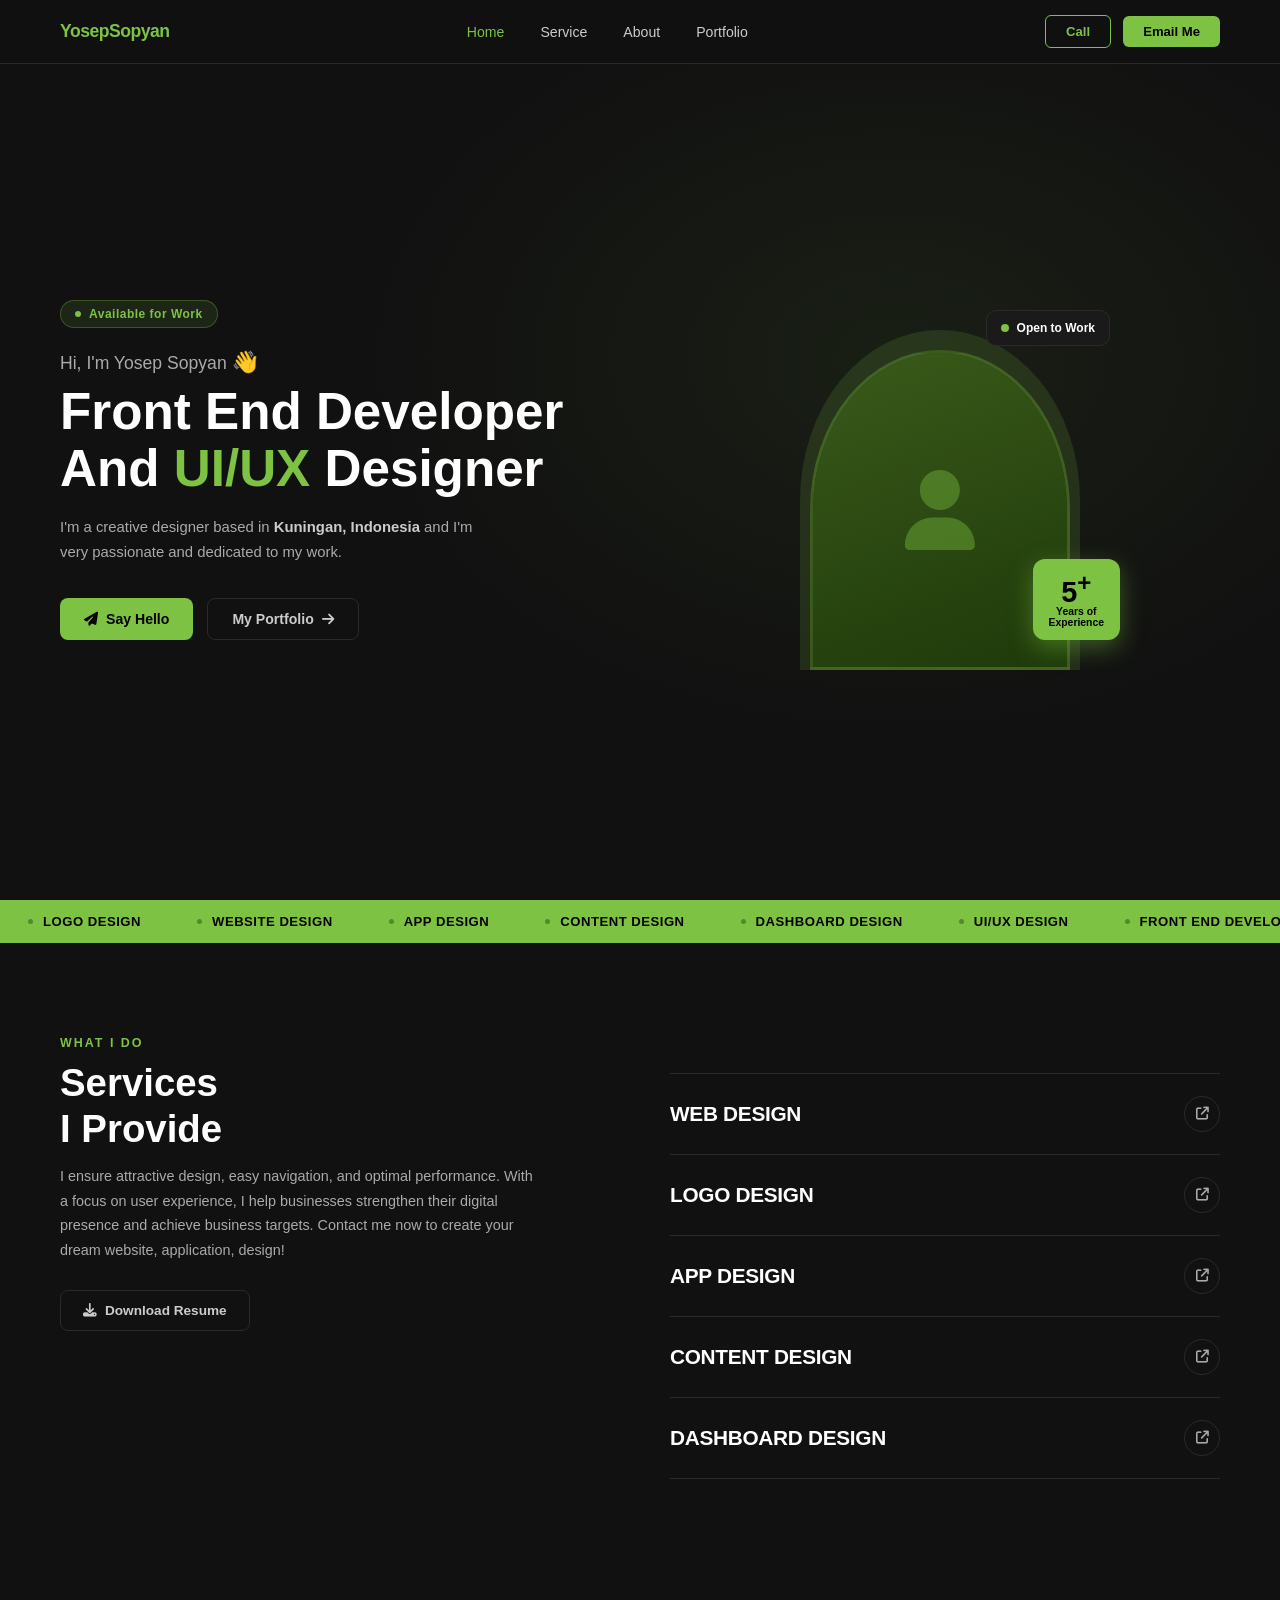
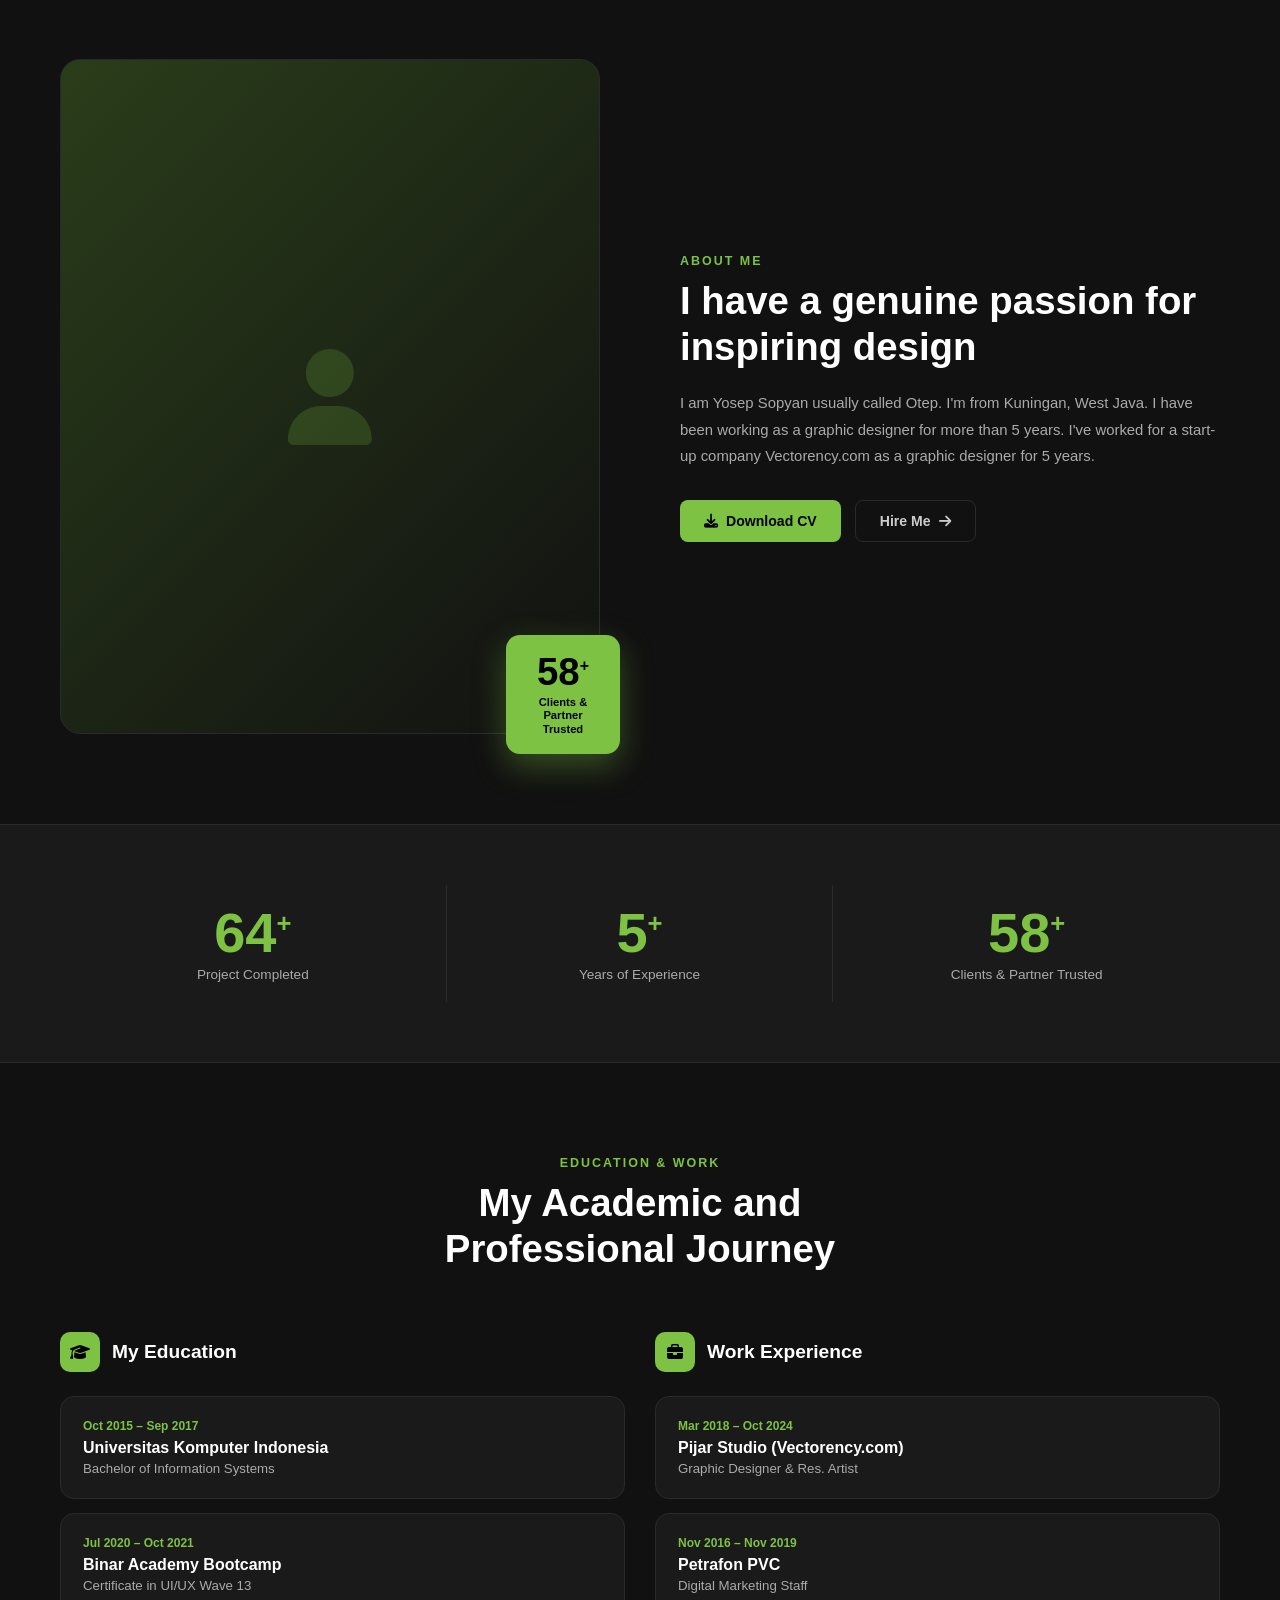
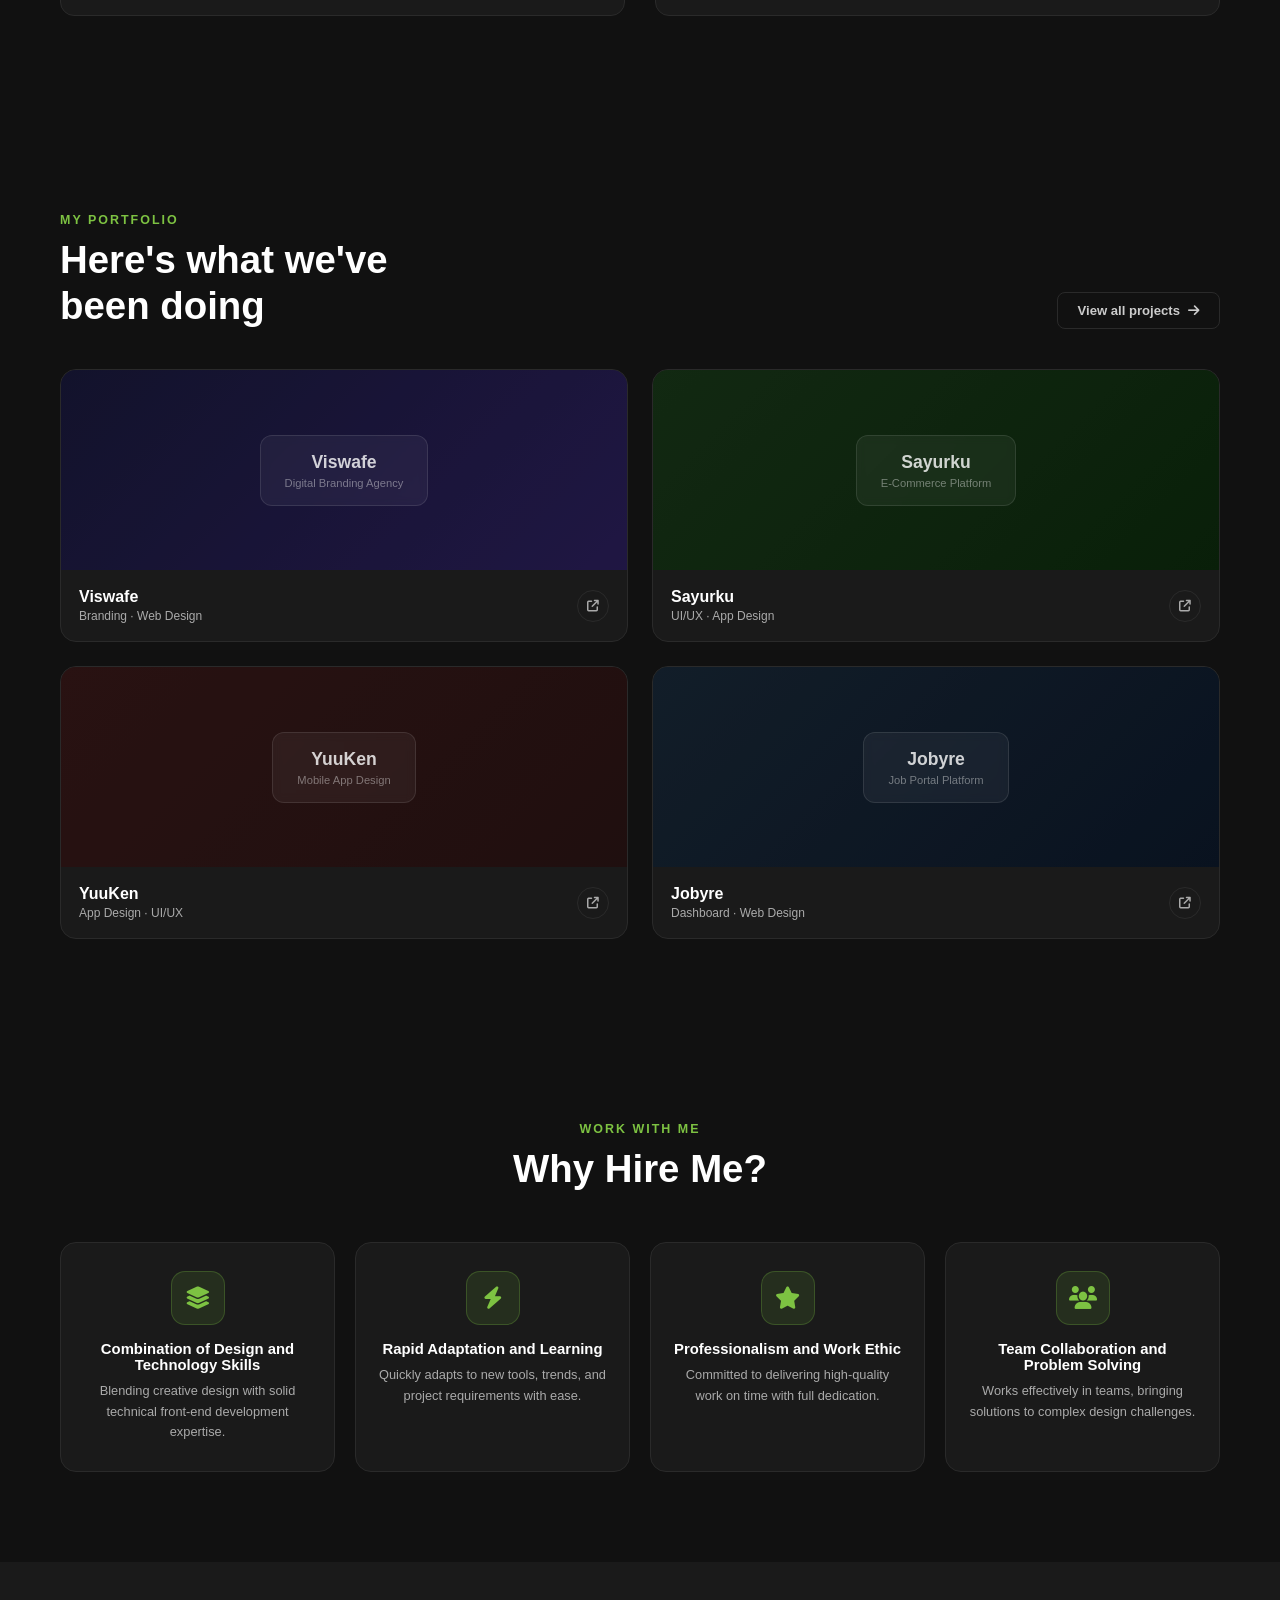
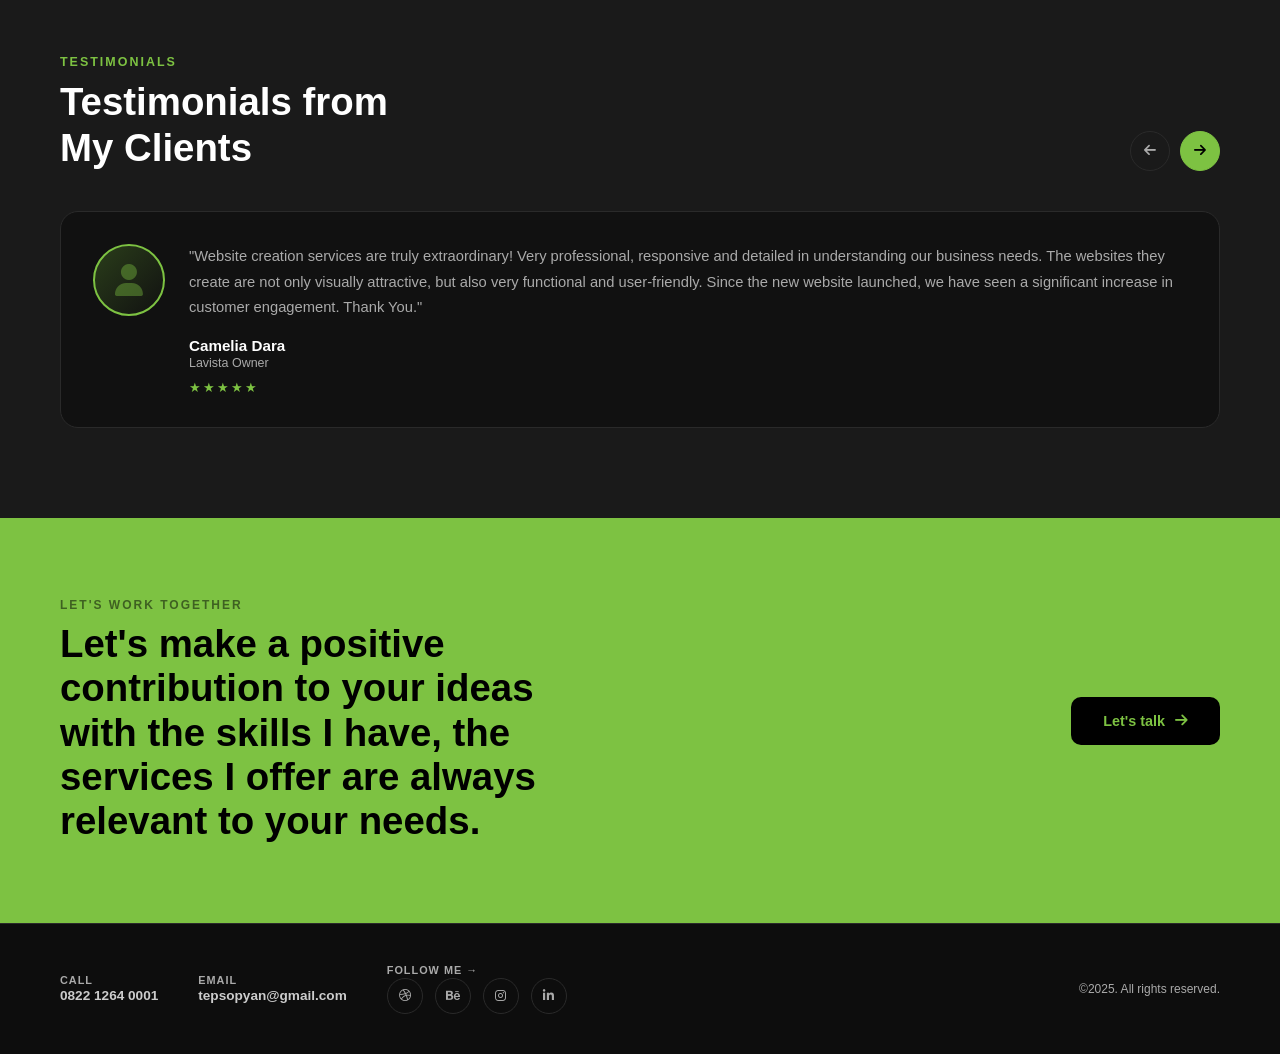
==== commit af2bcb56: "revisi" ====
--- a/index.html
+++ b/index.html
@@ -9,6 +9,7 @@
 <link rel="stylesheet" href="./style/index.css">
 </head>
 <body>
+
 
 <!-- ─── NAVBAR ─── -->
 <nav>
@@ -30,7 +31,7 @@
   <div class="hero-left fade-up">
     <div class="hero-badge">Available for Work</div>
     <p class="hero-greeting">Hi, I'm Yosep Sopyan <span>👋</span></p>
-    <h1 class="hero-title">Front End Developer<br>& <span>UI/UX</span> Designer</h1>
+    <h1 class="hero-title">Front End Developer <br>And <span>UI/UX</span> Designer</h1>
     <p class="hero-desc">
       I'm a creative designer based in <b>Kuningan, Indonesia</b> and I'm very passionate and dedicated to my work.
     </p>
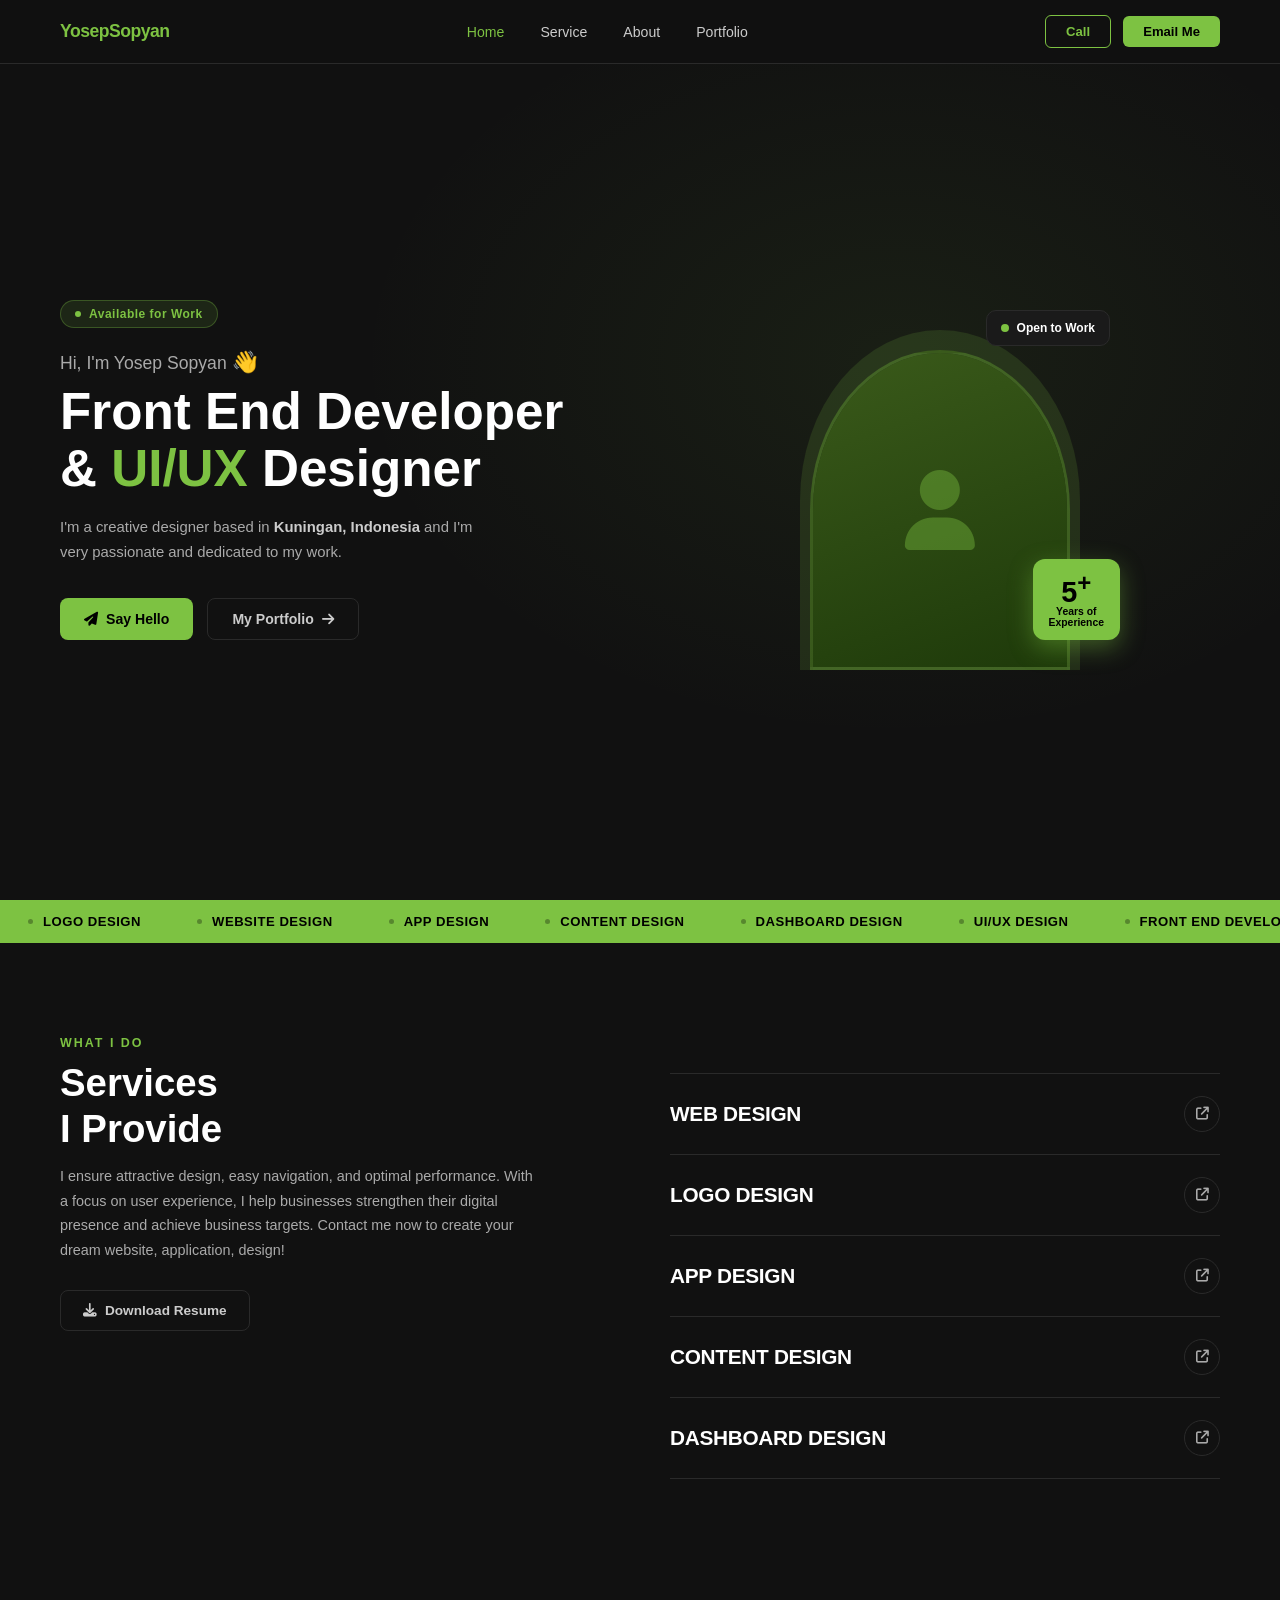
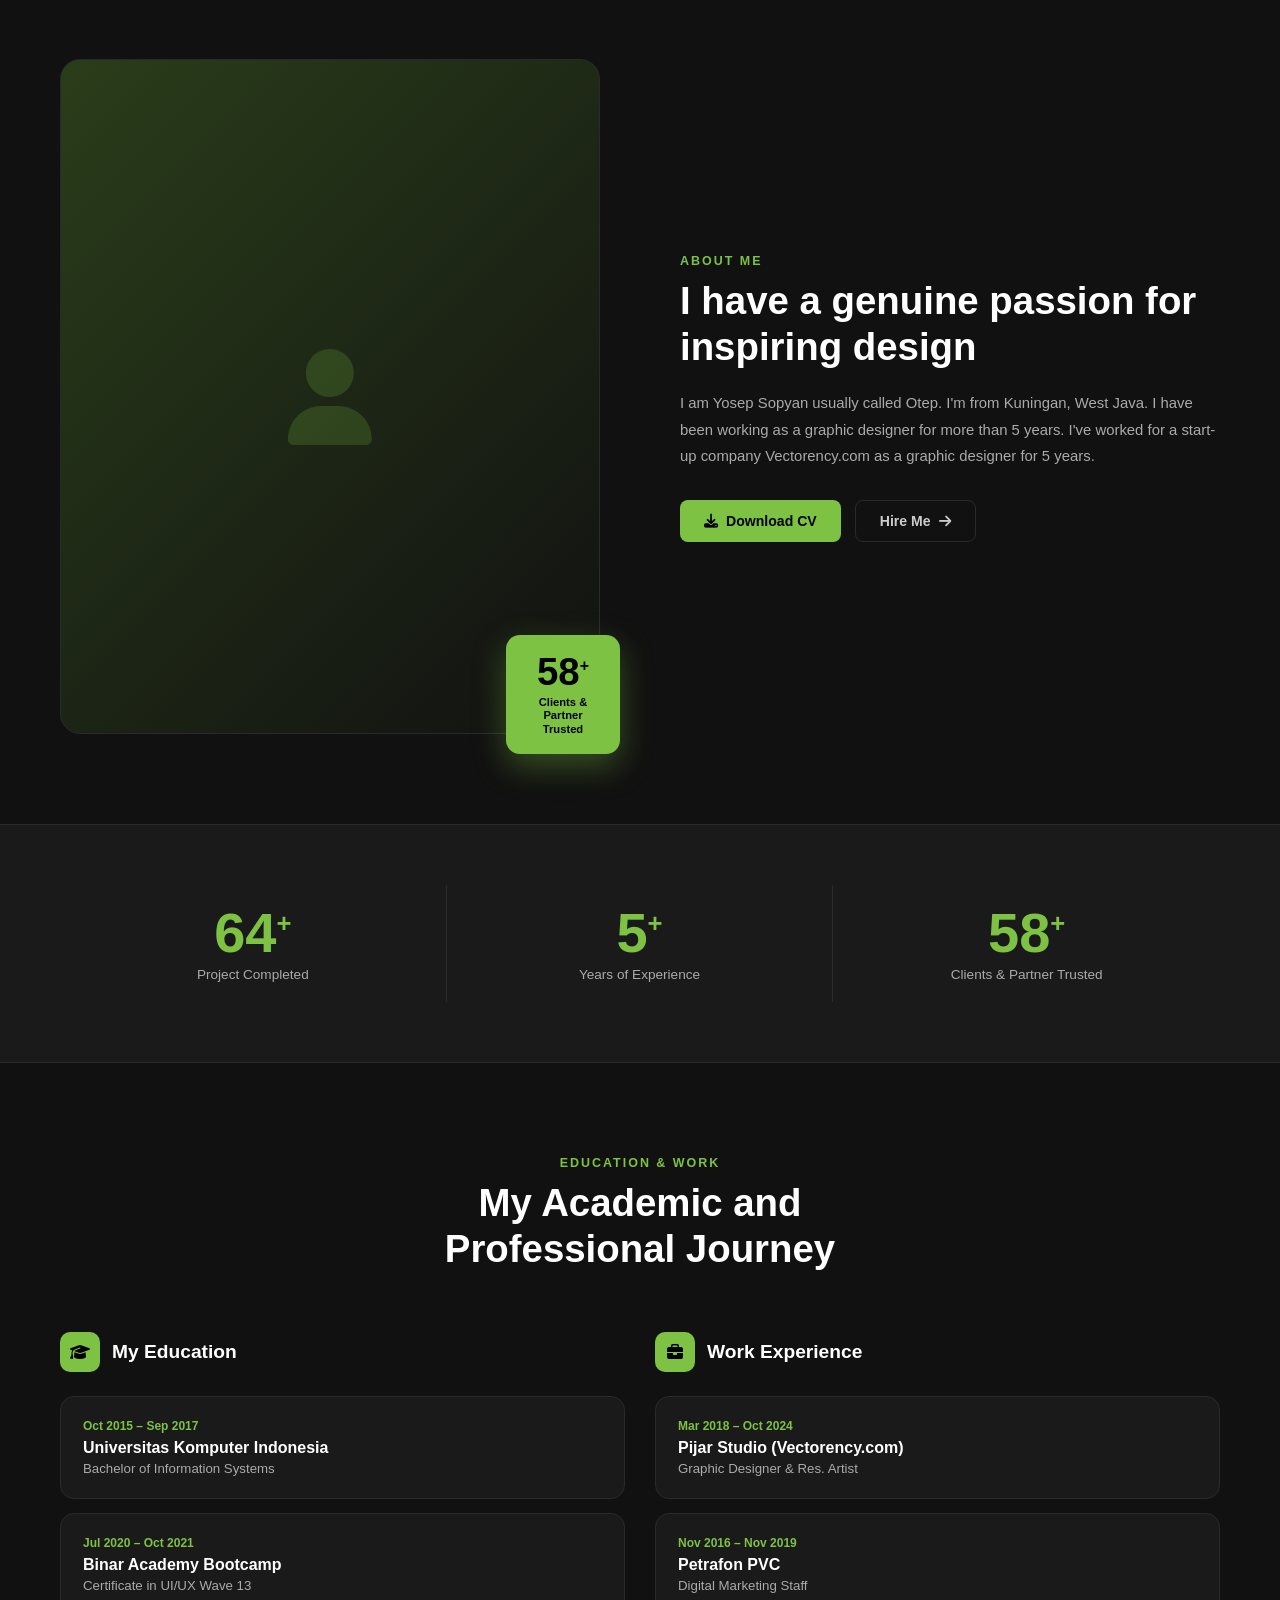
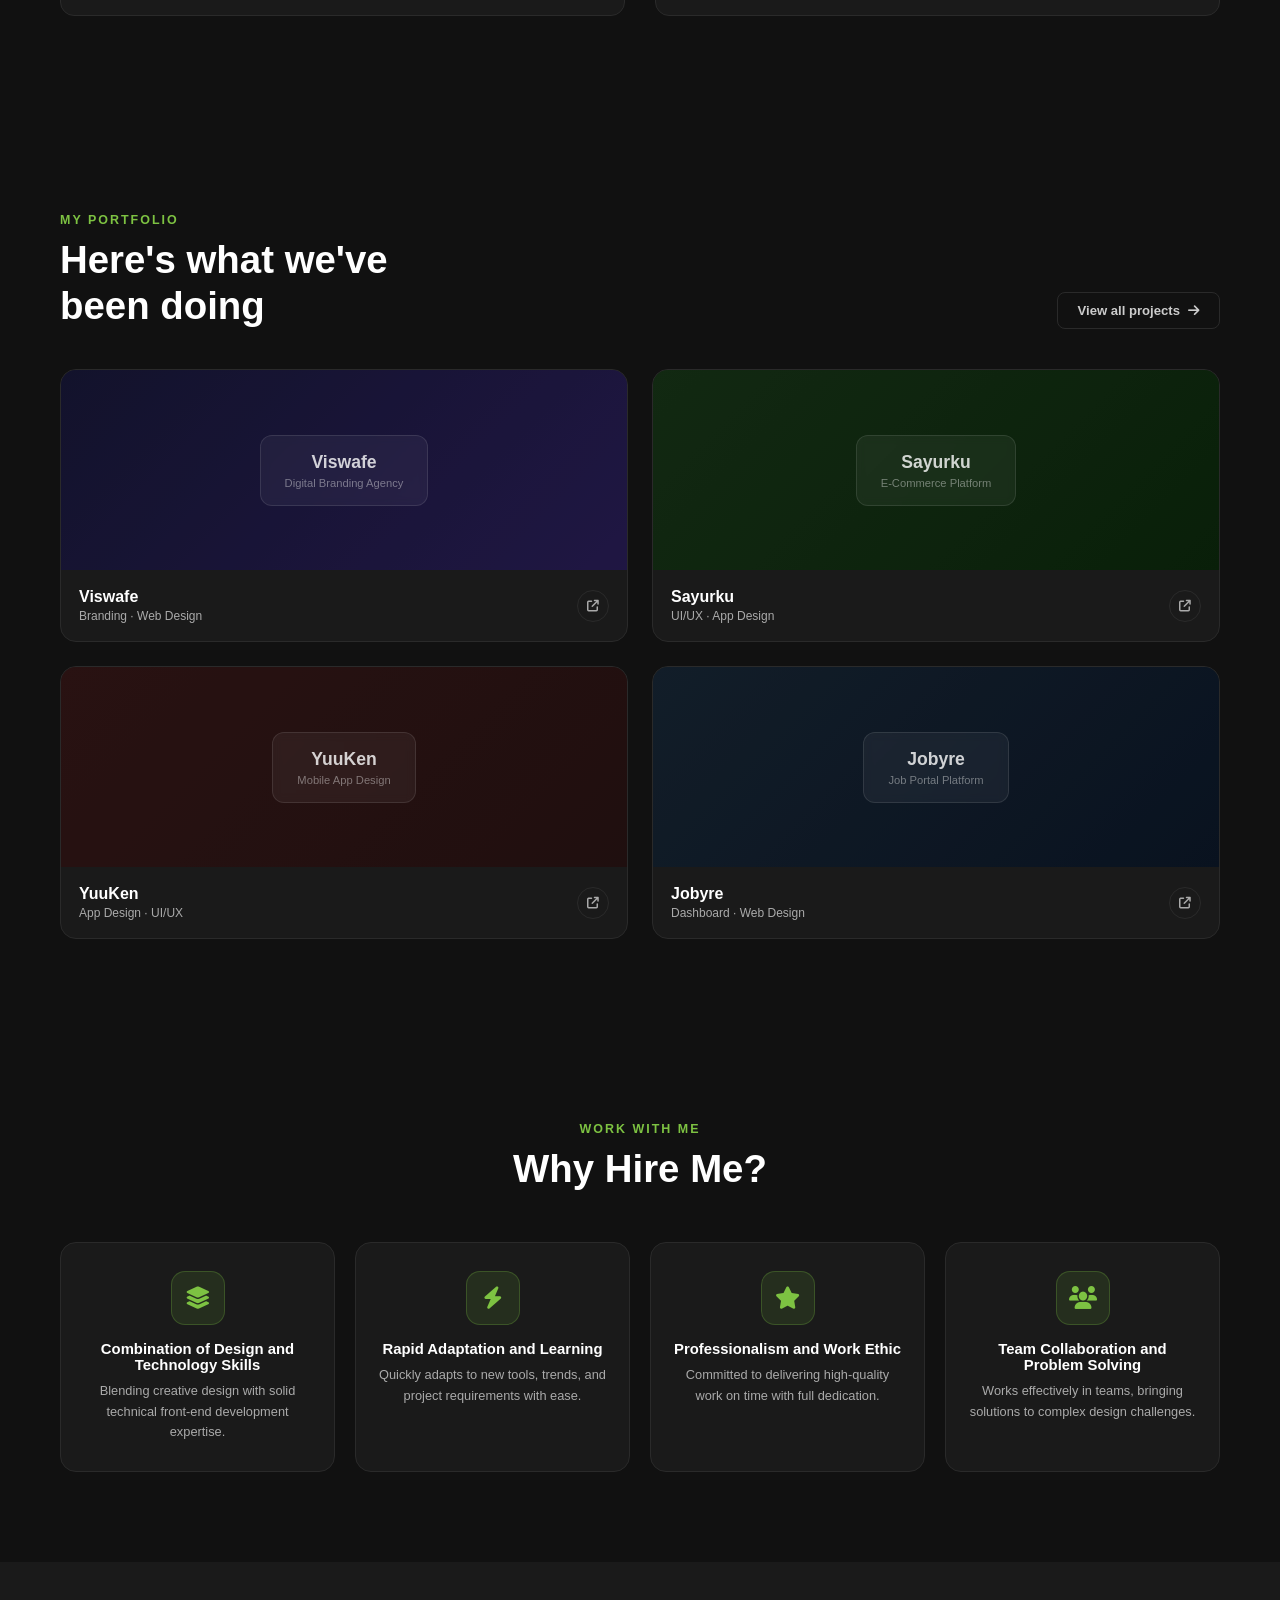
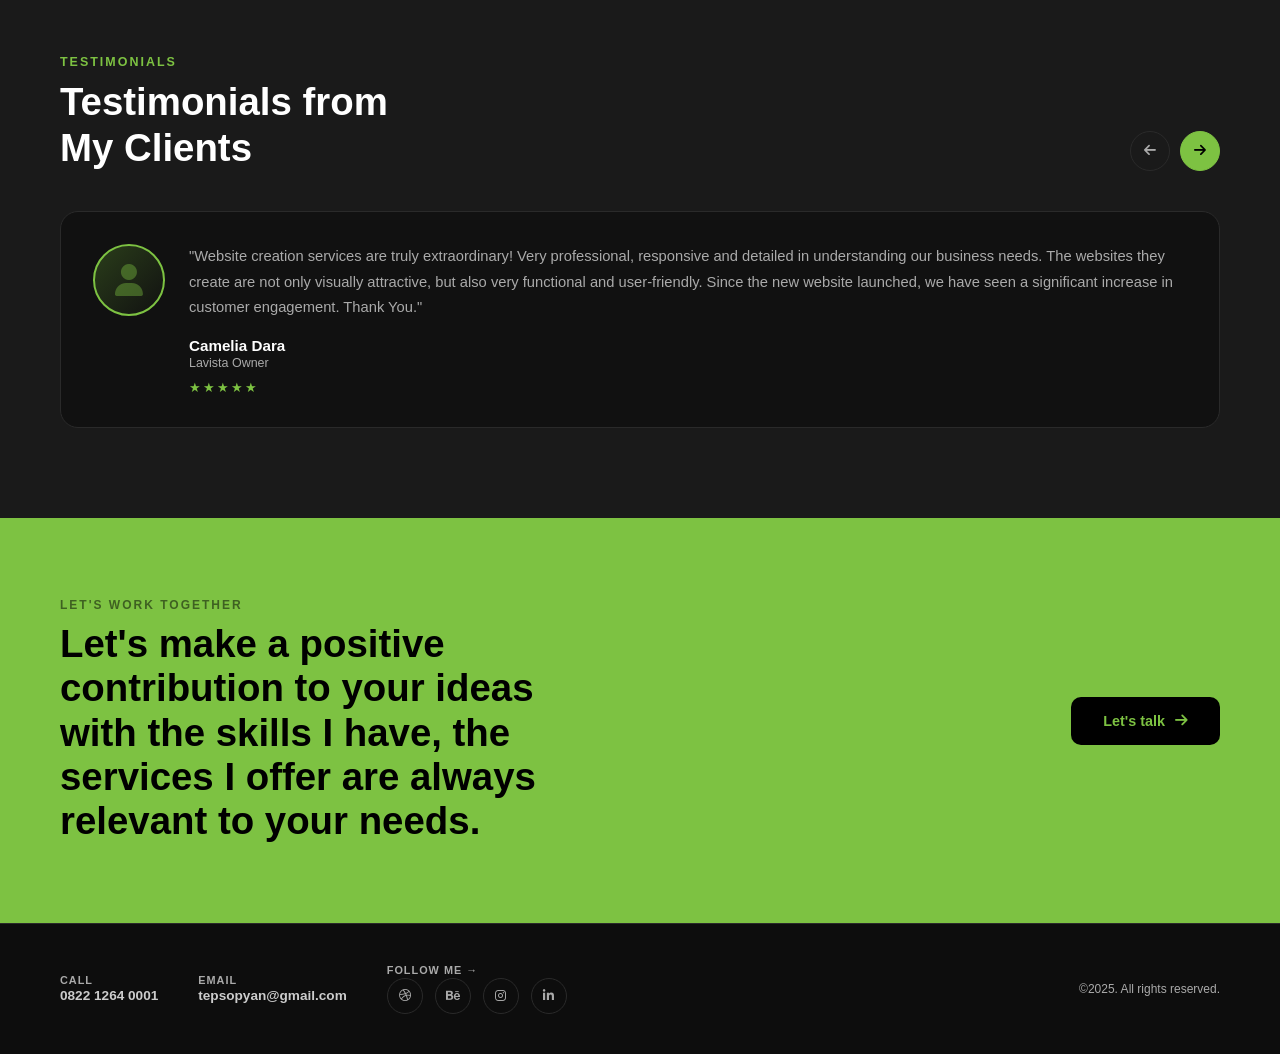
==== commit 97f600db: "commit" ====
--- a/index.html
+++ b/index.html
@@ -31,7 +31,7 @@
   <div class="hero-left fade-up">
     <div class="hero-badge">Available for Work</div>
     <p class="hero-greeting">Hi, I'm Yosep Sopyan <span>👋</span></p>
-    <h1 class="hero-title">Front End Developer <br>And <span>UI/UX</span> Designer</h1>
+    <h1 class="hero-title">Front End Developer <br> & <span>UI/UX</span> Designer</h1>
     <p class="hero-desc">
       I'm a creative designer based in <b>Kuningan, Indonesia</b> and I'm very passionate and dedicated to my work.
     </p>
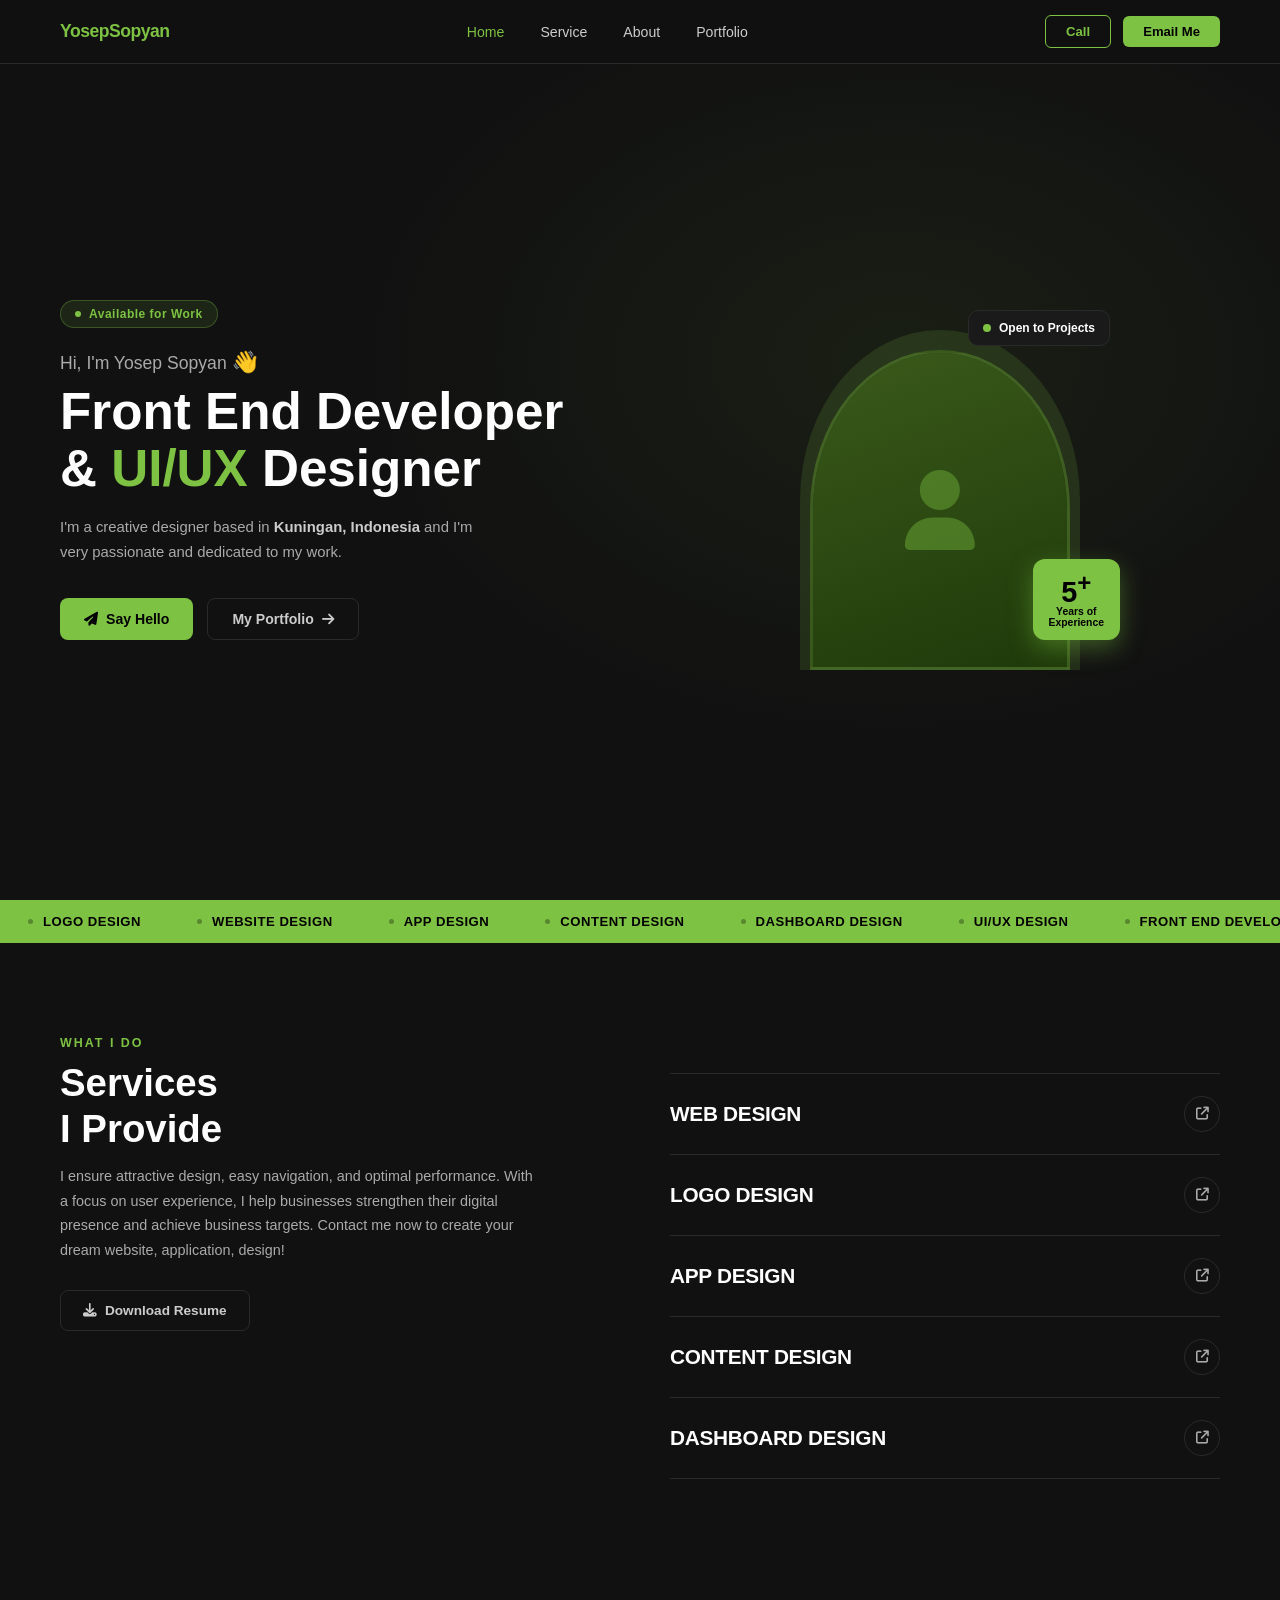
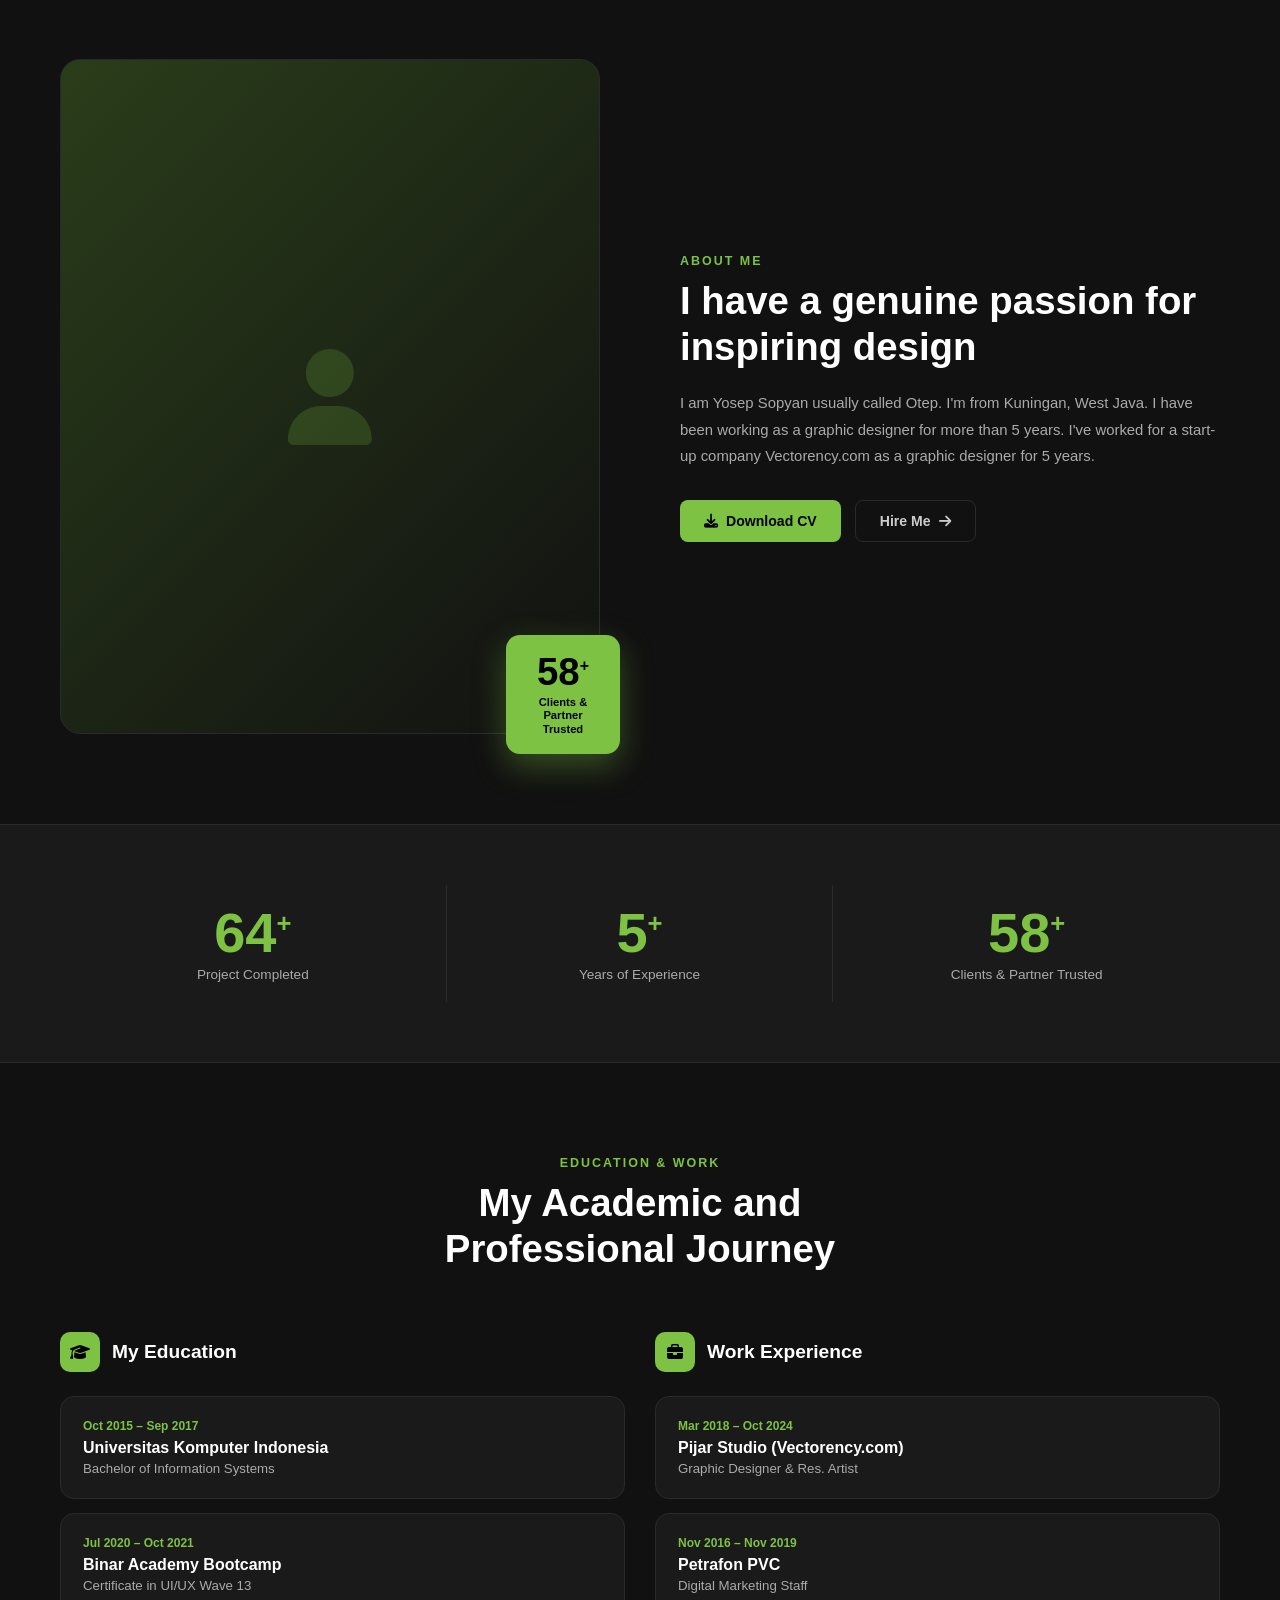
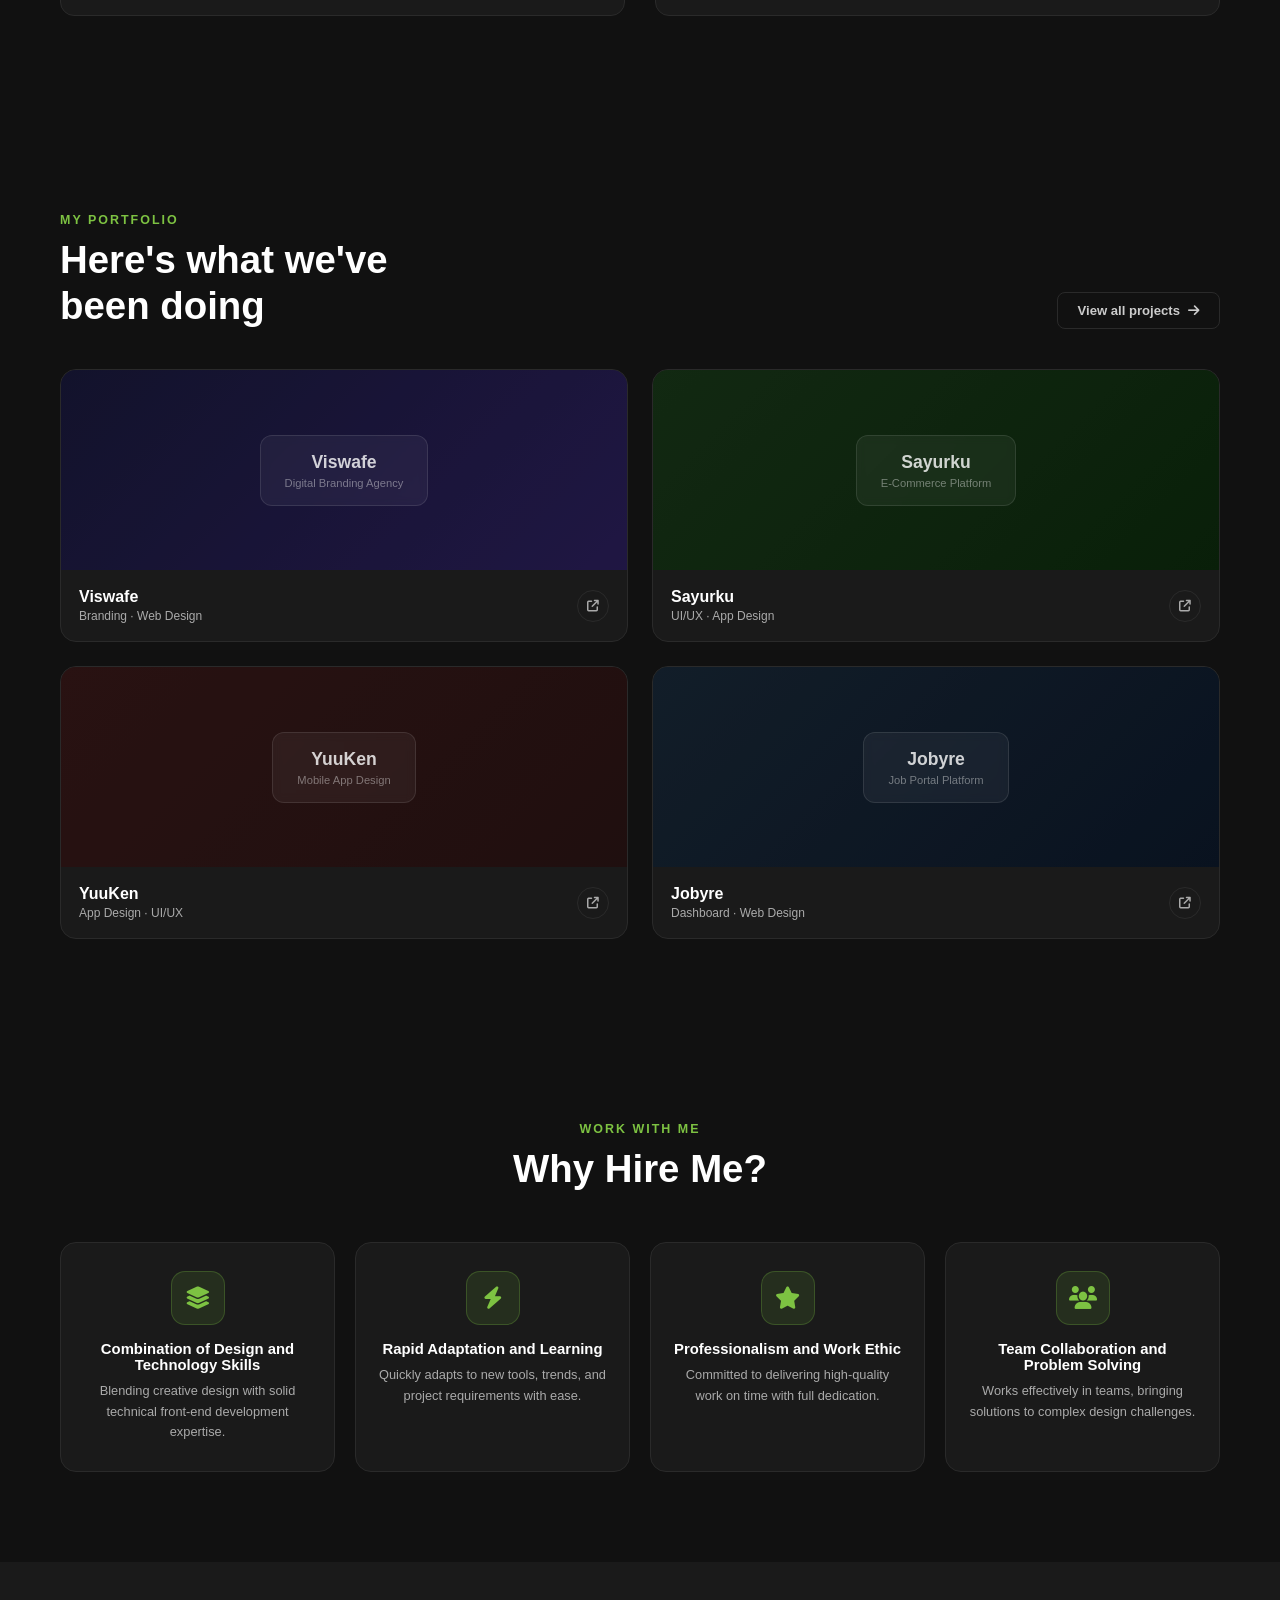
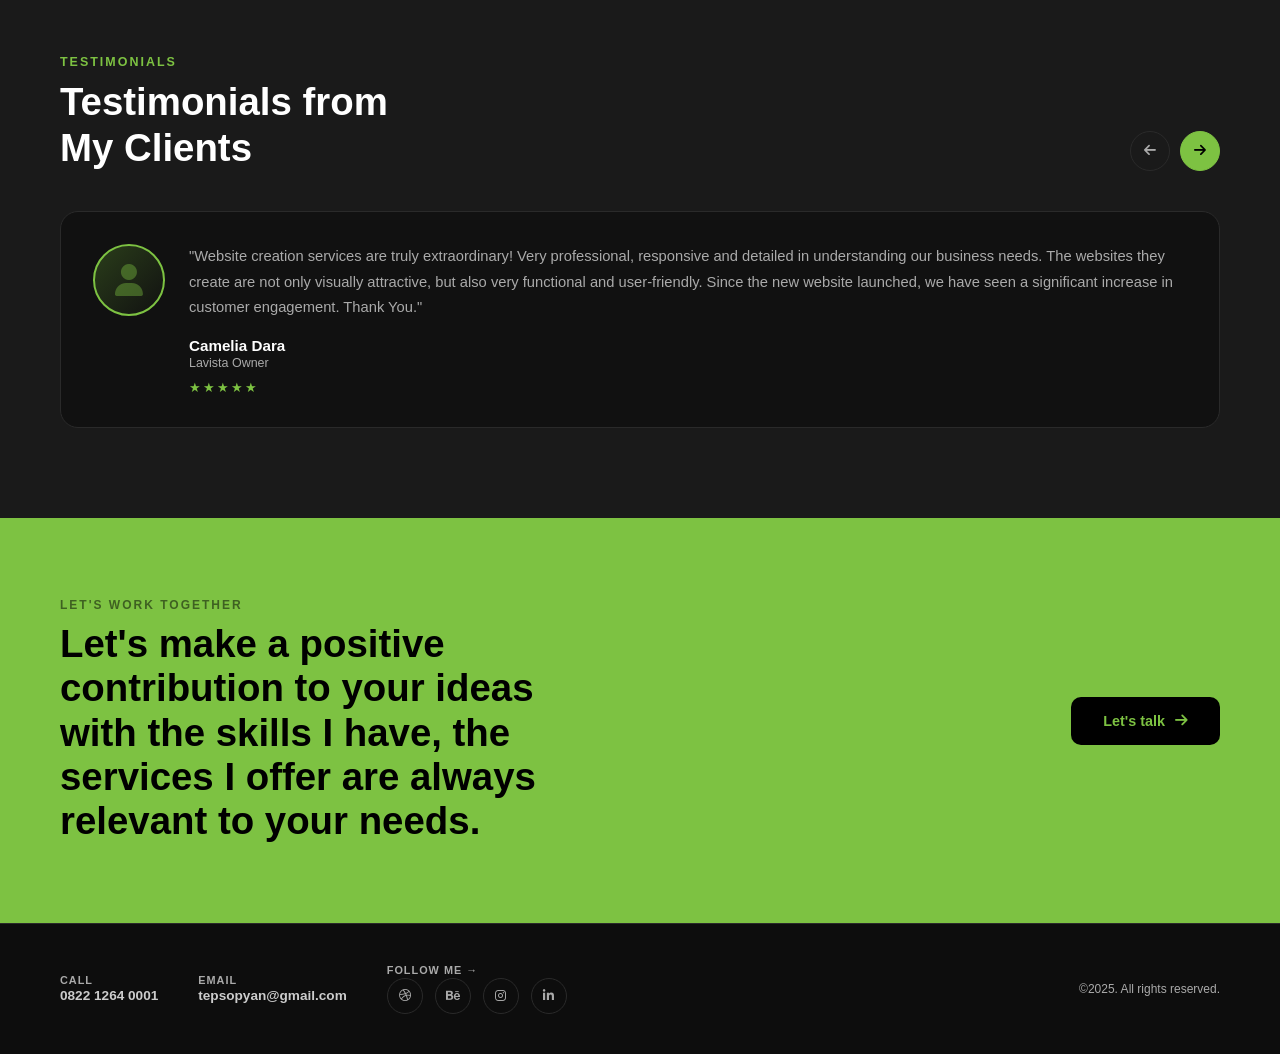
==== commit 30b65fca: "commit" ====
--- a/index.html
+++ b/index.html
@@ -54,7 +54,7 @@
       </div>
       <div class="hero-badge-avail">
         <div class="dot-avail"></div>
-        <span>Open to Work</span>
+        <span>Open to Projects</span>
       </div>
     </div>
   </div>
